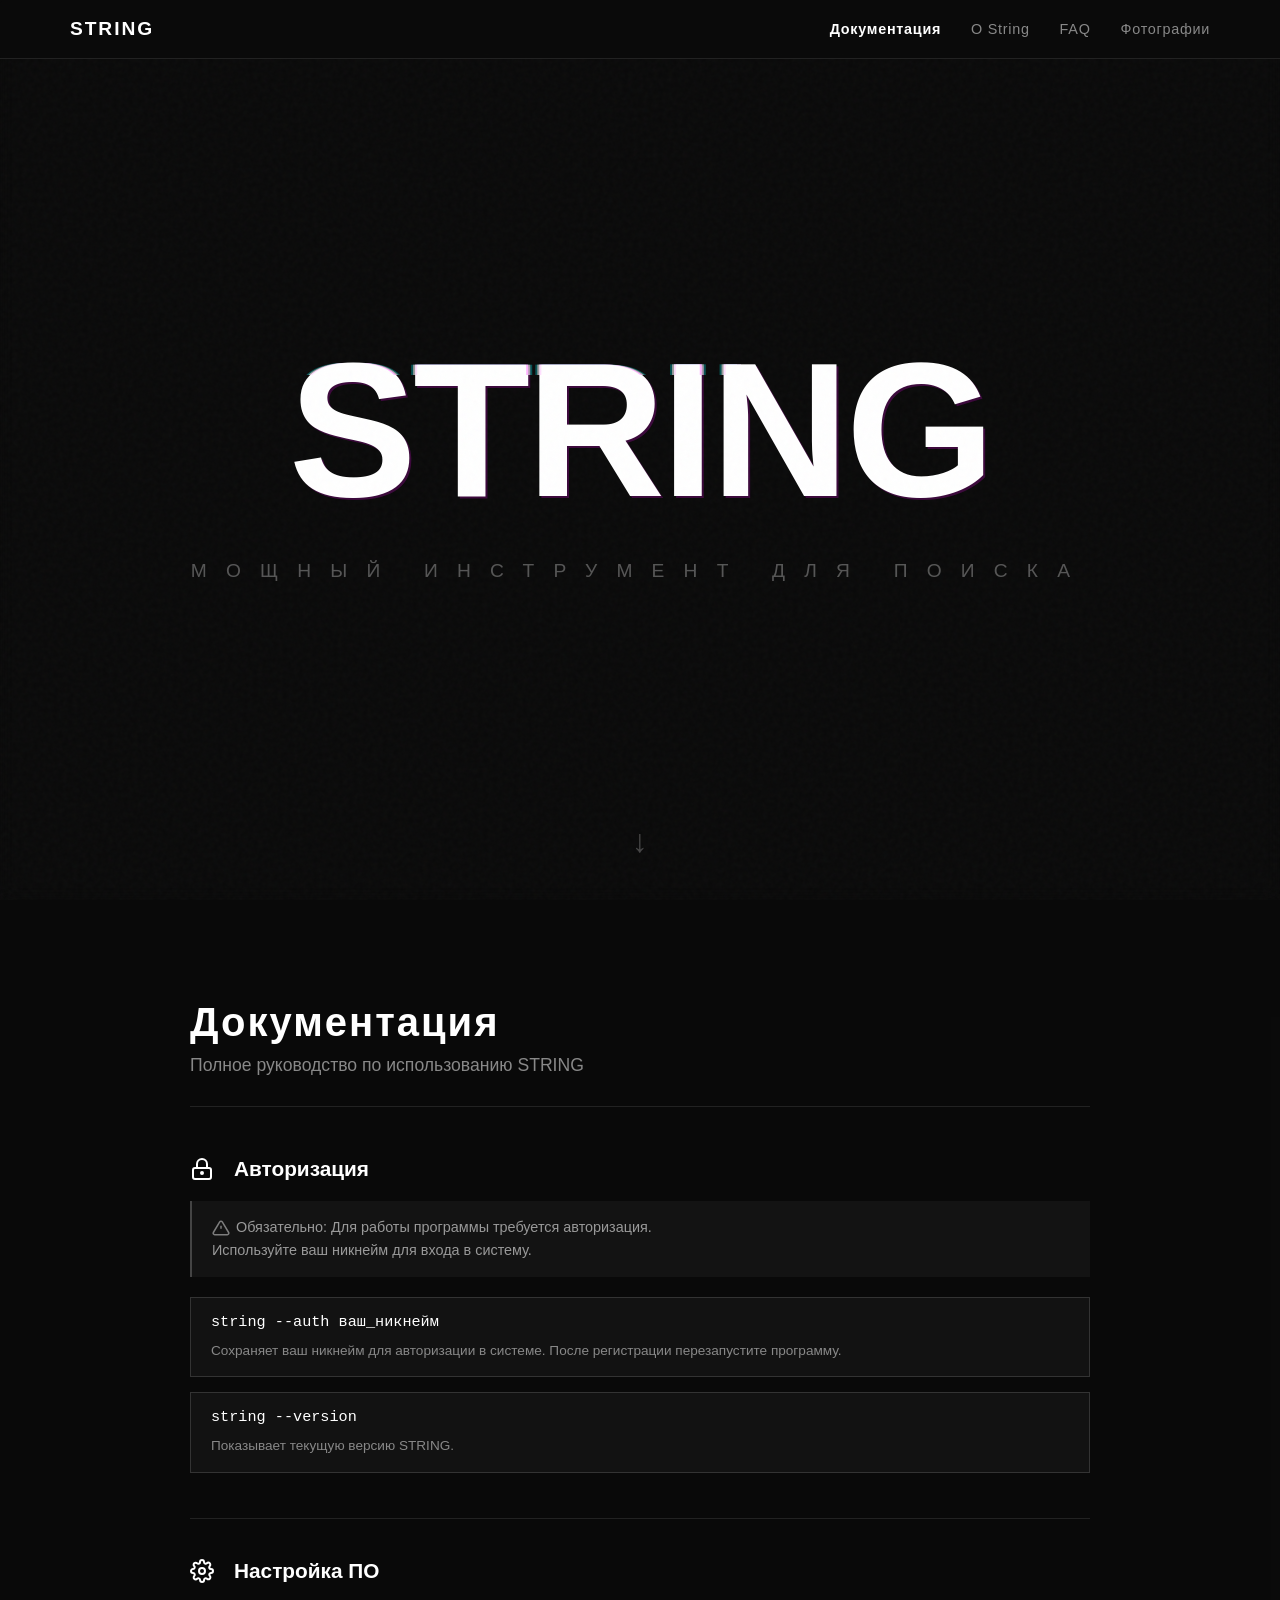
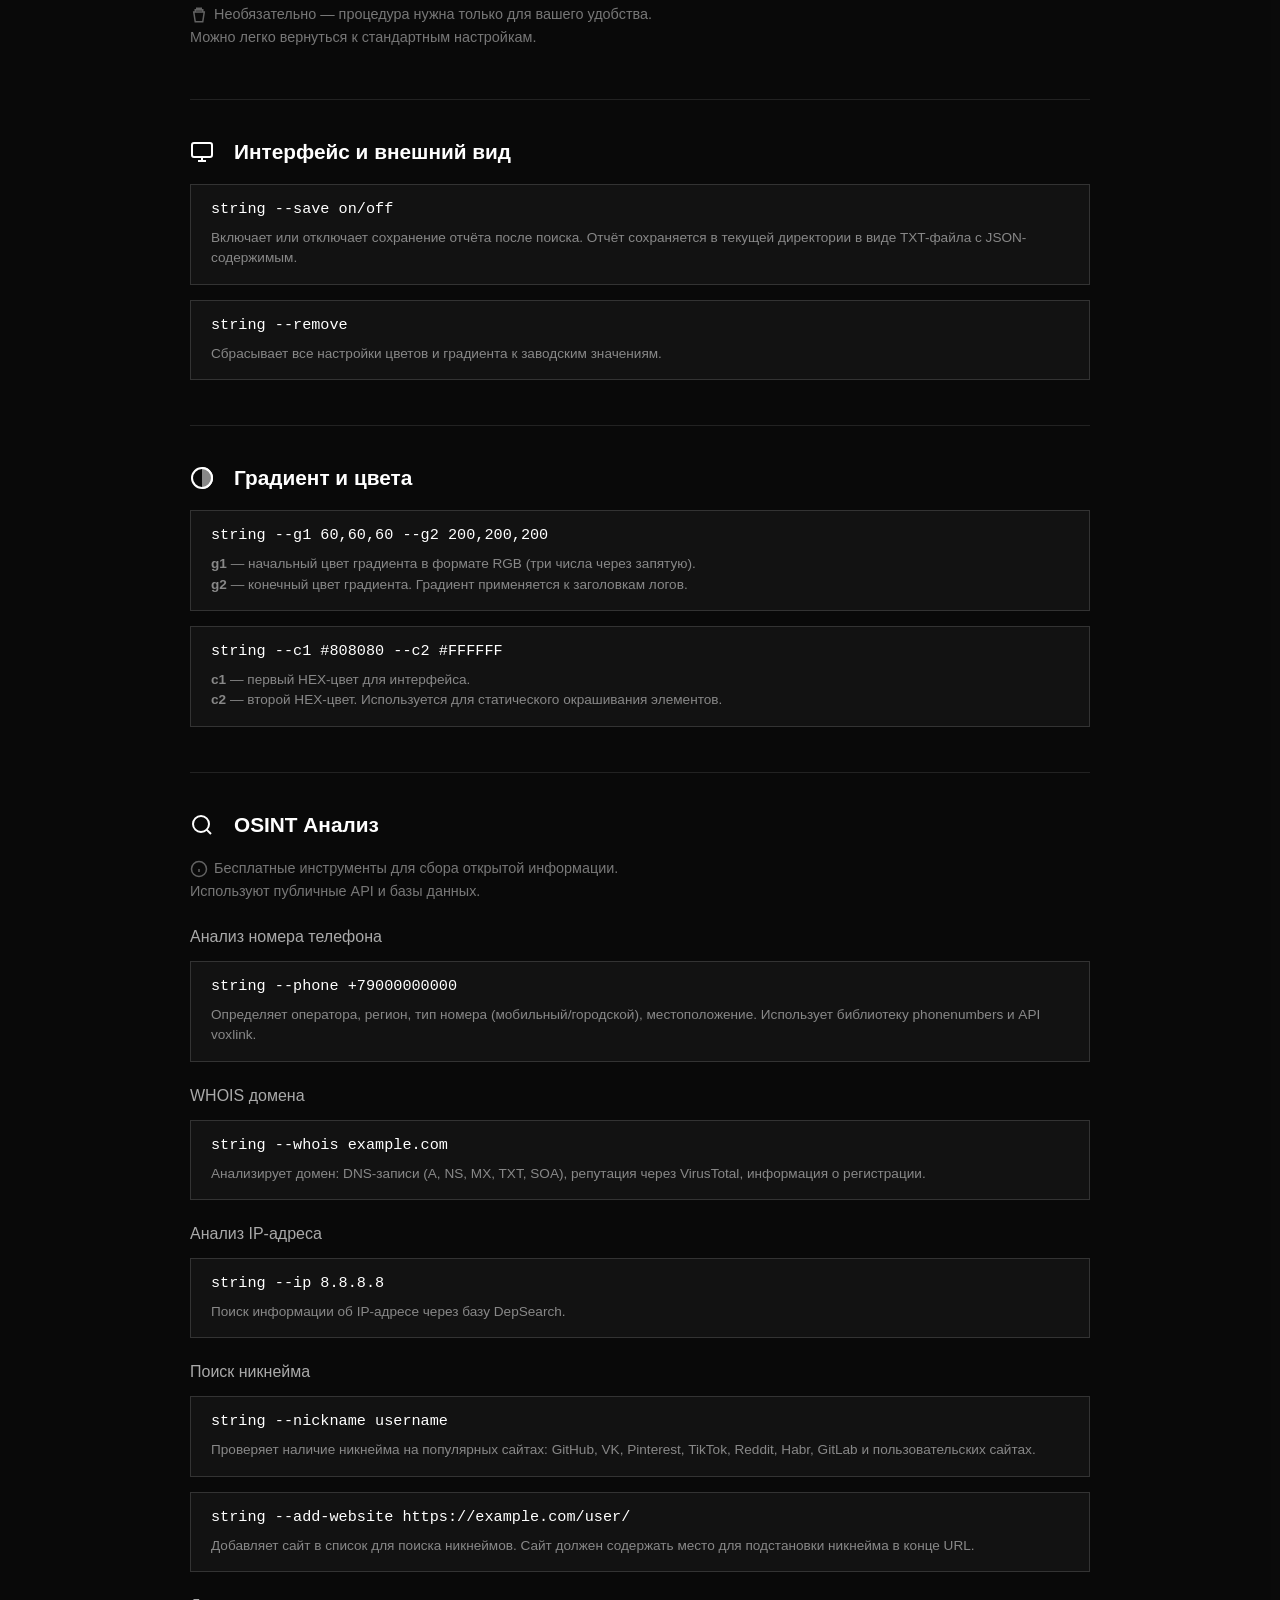
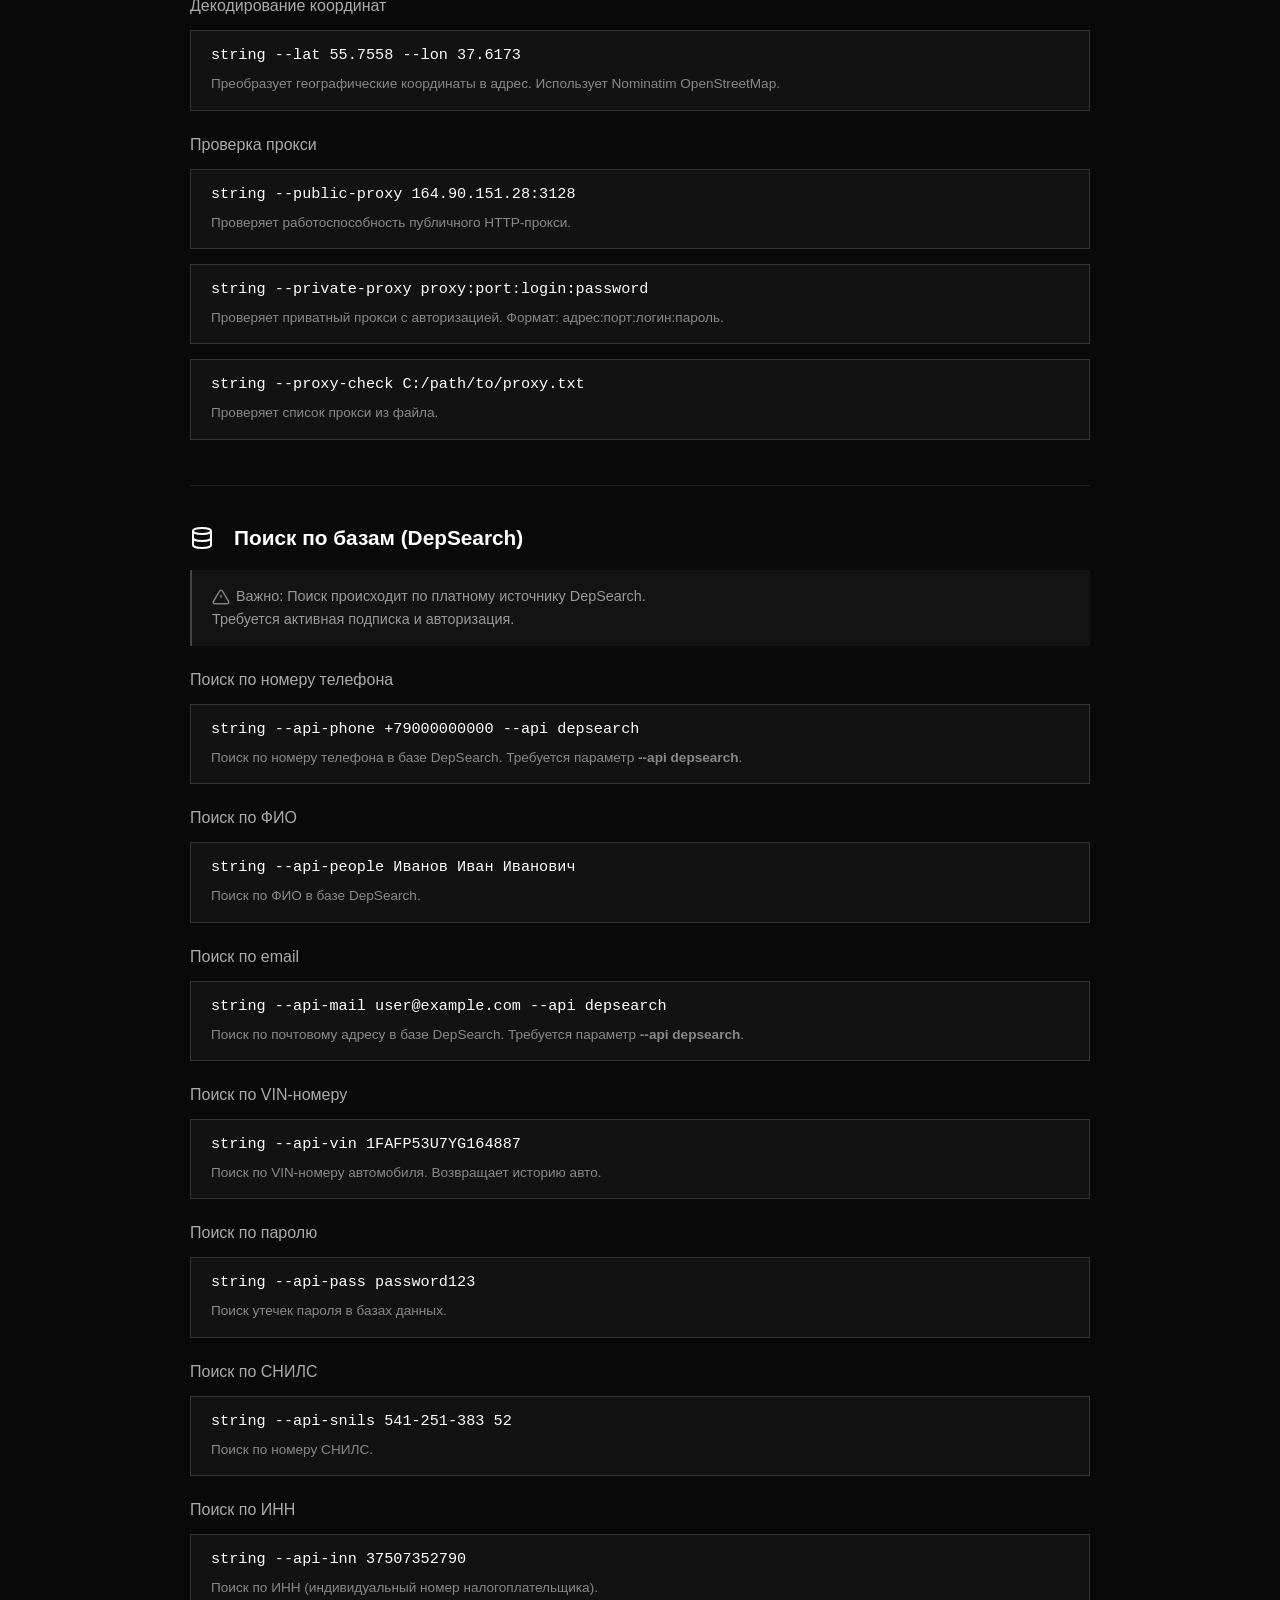
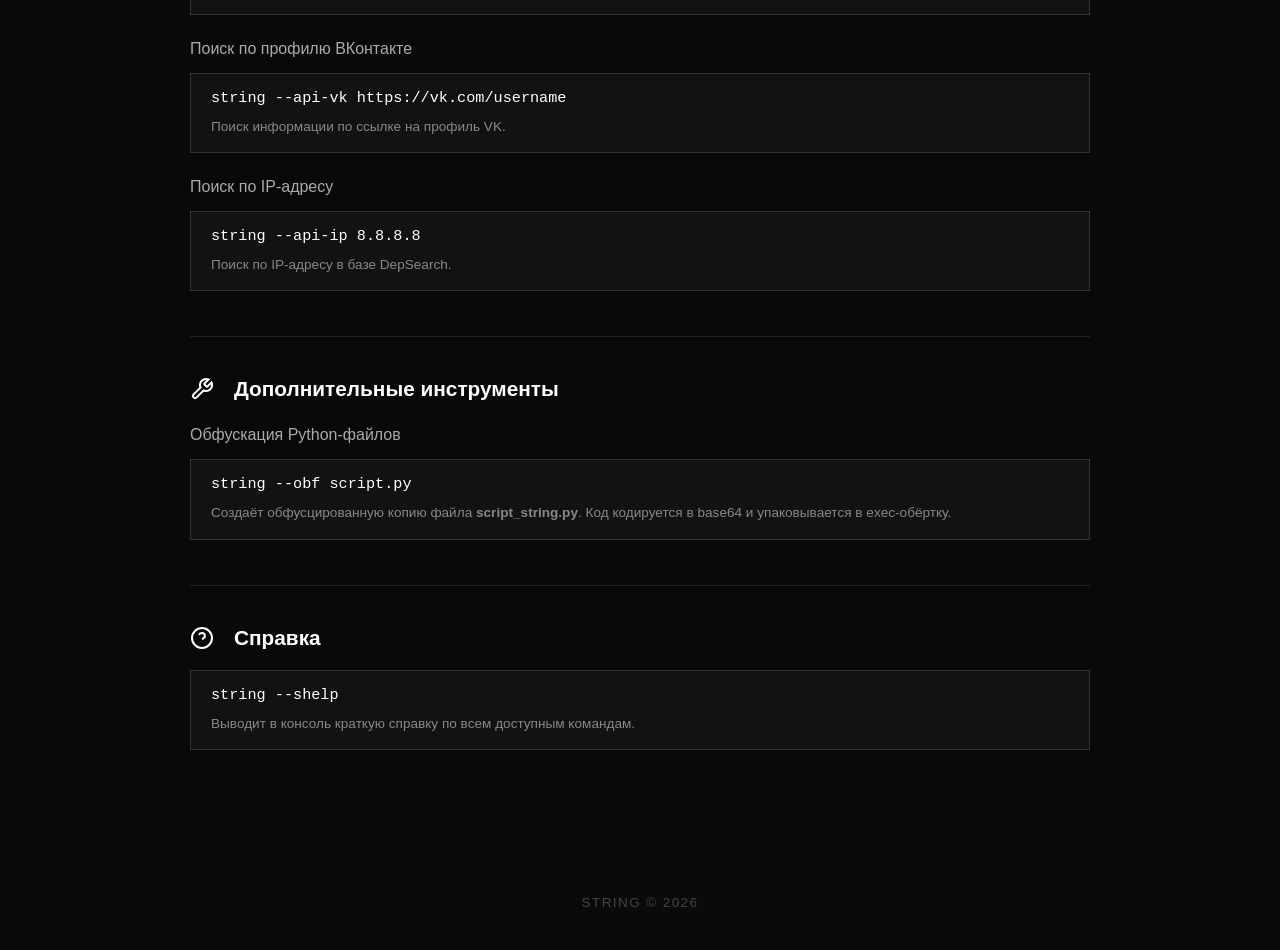
==== index.html @ fe9302db "Add files via upload" ====
<!DOCTYPE html>
<html lang="ru">
<head>
    <meta charset="UTF-8">
    <meta name="viewport" content="width=device-width, initial-scale=1.0">
    <title>STRING · Documentation</title>
    <link rel="stylesheet" href="styles.css">
</head>
<body>
    <video class="bg-video" autoplay muted loop playsinline>
        <source src="background.mp4" type="video/mp4">
    </video>
    <div class="bg-blur"></div>

    <header class="header">
        <div class="header-content">
            <a href="index.html" class="header-logo">STRING</a>
            <button class="menu-toggle" id="menuToggle">
                <span></span>
                <span></span>
                <span></span>
            </button>
            <nav class="header-nav" id="headerNav">
                <a href="index.html" class="nav-link active">Документация</a>
                <a href="about.html" class="nav-link">О String</a>
                <a href="faq.html" class="nav-link">FAQ</a>
                <a href="photos.html" class="nav-link">Фотографии</a>
            </nav>
        </div>
    </header>

    <main>
        <section class="hero">
            <div class="hero-content">
                <div class="glitch-container">
                    <h1 class="glitch" data-text="STRING">STRING</h1>
                </div>
                <p class="hero-subtitle">МОЩНЫЙ ИНСТРУМЕНТ ДЛЯ ПОИСКА</p>
            </div>
        </section>

        <section class="docs-main">
            <div class="docs-container">
                <div class="docs-header">
                    <h2 class="docs-title">Документация</h2>
                    <p class="docs-desc">Полное руководство по использованию STRING</p>
                </div>

            <div class="docs-content">
                <section class="docs-section">
                    <h2 class="section-heading"><span class="section-icon icon-auth"></span>Авторизация</h2>
                    <p class="section-note important"><span class="note-icon note-icon-warn"></span>Обязательно: Для работы программы требуется авторизация.<br>Используйте ваш никнейм для входа в систему.</p>
                    <div class="code-block">
                        <code>string --auth ваш_никнейм</code>
                        <p class="code-desc">Сохраняет ваш никнейм для авторизации в системе. После регистрации перезапустите программу.</p>
                    </div>
                    <div class="code-block">
                        <code>string --version</code>
                        <p class="code-desc">Показывает текущую версию STRING.</p>
                    </div>
                </section>

                <section class="docs-section">
                    <h2 class="section-heading"><span class="section-icon icon-settings"></span>Настройка ПО</h2>
                    <p class="section-note"><span class="note-icon note-icon-lab"></span>Необязательно — процедура нужна только для вашего удобства.<br>Можно легко вернуться к стандартным настройкам.</p>
                </section>

                <section class="docs-section">
                    <h2 class="section-heading"><span class="section-icon icon-interface"></span>Интерфейс и внешний вид</h2>
                    <div class="code-block">
                        <code>string --save on/off</code>
                        <p class="code-desc">Включает или отключает сохранение отчёта после поиска. Отчёт сохраняется в текущей директории в виде TXT-файла с JSON-содержимым.</p>
                    </div>
                    <div class="code-block">
                        <code>string --remove</code>
                        <p class="code-desc">Сбрасывает все настройки цветов и градиента к заводским значениям.</p>
                    </div>
                </section>

                <section class="docs-section">
                    <h2 class="section-heading"><span class="section-icon icon-gradient"></span>Градиент и цвета</h2>
                    <div class="code-block">
                        <code>string --g1 60,60,60 --g2 200,200,200</code>
                        <p class="code-desc"><strong>g1</strong> — начальный цвет градиента в формате RGB (три числа через запятую).<br><strong>g2</strong> — конечный цвет градиента. Градиент применяется к заголовкам логов.</p>
                    </div>
                    <div class="code-block">
                        <code>string --c1 #808080 --c2 #FFFFFF</code>
                        <p class="code-desc"><strong>c1</strong> — первый HEX-цвет для интерфейса.<br><strong>c2</strong> — второй HEX-цвет. Используется для статического окрашивания элементов.</p>
                    </div>
                </section>

                <section class="docs-section">
                    <h2 class="section-heading"><span class="section-icon icon-osint"></span>OSINT Анализ</h2>
                    <p class="section-note"><span class="note-icon note-icon-info"></span>Бесплатные инструменты для сбора открытой информации.<br>Используют публичные API и базы данных.</p>

                    <h3 class="subsection-heading">Анализ номера телефона</h3>
                    <div class="code-block">
                        <code>string --phone +79000000000</code>
                        <p class="code-desc">Определяет оператора, регион, тип номера (мобильный/городской), местоположение. Использует библиотеку phonenumbers и API voxlink.</p>
                    </div>

                    <h3 class="subsection-heading">WHOIS домена</h3>
                    <div class="code-block">
                        <code>string --whois example.com</code>
                        <p class="code-desc">Анализирует домен: DNS-записи (A, NS, MX, TXT, SOA), репутация через VirusTotal, информация о регистрации.</p>
                    </div>

                    <h3 class="subsection-heading">Анализ IP-адреса</h3>
                    <div class="code-block">
                        <code>string --ip 8.8.8.8</code>
                        <p class="code-desc">Поиск информации об IP-адресе через базу DepSearch.</p>
                    </div>

                    <h3 class="subsection-heading">Поиск никнейма</h3>
                    <div class="code-block">
                        <code>string --nickname username</code>
                        <p class="code-desc">Проверяет наличие никнейма на популярных сайтах: GitHub, VK, Pinterest, TikTok, Reddit, Habr, GitLab и пользовательских сайтах.</p>
                    </div>
                    <div class="code-block">
                        <code>string --add-website https://example.com/user/</code>
                        <p class="code-desc">Добавляет сайт в список для поиска никнеймов. Сайт должен содержать место для подстановки никнейма в конце URL.</p>
                    </div>

                    <h3 class="subsection-heading">Декодирование координат</h3>
                    <div class="code-block">
                        <code>string --lat 55.7558 --lon 37.6173</code>
                        <p class="code-desc">Преобразует географические координаты в адрес. Использует Nominatim OpenStreetMap.</p>
                    </div>

                    <h3 class="subsection-heading">Проверка прокси</h3>
                    <div class="code-block">
                        <code>string --public-proxy 164.90.151.28:3128</code>
                        <p class="code-desc">Проверяет работоспособность публичного HTTP-прокси.</p>
                    </div>
                    <div class="code-block">
                        <code>string --private-proxy proxy:port:login:password</code>
                        <p class="code-desc">Проверяет приватный прокси с авторизацией. Формат: адрес:порт:логин:пароль.</p>
                    </div>
                    <div class="code-block">
                        <code>string --proxy-check C:/path/to/proxy.txt</code>
                        <p class="code-desc">Проверяет список прокси из файла.</p>
                    </div>
                </section>

                <section class="docs-section">
                    <h2 class="section-heading"><span class="section-icon icon-database"></span>Поиск по базам (DepSearch)</h2>
                    <p class="section-note important"><span class="note-icon note-icon-warn"></span>Важно: Поиск происходит по платному источнику DepSearch.<br>Требуется активная подписка и авторизация.</p>
                    
                    <h3 class="subsection-heading">Поиск по номеру телефона</h3>
                    <div class="code-block">
                        <code>string --api-phone +79000000000 --api depsearch</code>
                        <p class="code-desc">Поиск по номеру телефона в базе DepSearch. Требуется параметр <strong>--api depsearch</strong>.</p>
                    </div>

                    <h3 class="subsection-heading">Поиск по ФИО</h3>
                    <div class="code-block">
                        <code>string --api-people Иванов Иван Иванович</code>
                        <p class="code-desc">Поиск по ФИО в базе DepSearch.</p>
                    </div>

                    <h3 class="subsection-heading">Поиск по email</h3>
                    <div class="code-block">
                        <code>string --api-mail user@example.com --api depsearch</code>
                        <p class="code-desc">Поиск по почтовому адресу в базе DepSearch. Требуется параметр <strong>--api depsearch</strong>.</p>
                    </div>

                    <h3 class="subsection-heading">Поиск по VIN-номеру</h3>
                    <div class="code-block">
                        <code>string --api-vin 1FAFP53U7YG164887</code>
                        <p class="code-desc">Поиск по VIN-номеру автомобиля. Возвращает историю авто.</p>
                    </div>

                    <h3 class="subsection-heading">Поиск по паролю</h3>
                    <div class="code-block">
                        <code>string --api-pass password123</code>
                        <p class="code-desc">Поиск утечек пароля в базах данных.</p>
                    </div>

                    <h3 class="subsection-heading">Поиск по СНИЛС</h3>
                    <div class="code-block">
                        <code>string --api-snils 541-251-383 52</code>
                        <p class="code-desc">Поиск по номеру СНИЛС.</p>
                    </div>

                    <h3 class="subsection-heading">Поиск по ИНН</h3>
                    <div class="code-block">
                        <code>string --api-inn 37507352790</code>
                        <p class="code-desc">Поиск по ИНН (индивидуальный номер налогоплательщика).</p>
                    </div>

                    <h3 class="subsection-heading">Поиск по профилю ВКонтакте</h3>
                    <div class="code-block">
                        <code>string --api-vk https://vk.com/username</code>
                        <p class="code-desc">Поиск информации по ссылке на профиль VK.</p>
                    </div>

                    <h3 class="subsection-heading">Поиск по IP-адресу</h3>
                    <div class="code-block">
                        <code>string --api-ip 8.8.8.8</code>
                        <p class="code-desc">Поиск по IP-адресу в базе DepSearch.</p>
                    </div>
                </section>

                <section class="docs-section">
                    <h2 class="section-heading"><span class="section-icon icon-tools"></span>Дополнительные инструменты</h2>
                    
                    <h3 class="subsection-heading">Обфускация Python-файлов</h3>
                    <div class="code-block">
                        <code>string --obf script.py</code>
                        <p class="code-desc">Создаёт обфусцированную копию файла <strong>script_string.py</strong>. Код кодируется в base64 и упаковывается в exec-обёртку.</p>
                    </div>
                </section>

                <section class="docs-section">
                    <h2 class="section-heading"><span class="section-icon icon-help"></span>Справка</h2>
                    <div class="code-block">
                        <code>string --shelp</code>
                        <p class="code-desc">Выводит в консоль краткую справку по всем доступным командам.</p>
                    </div>
                </section>
            </div>
        </div>
        </section>
    </main>

    <footer class="footer">
        <div class="footer-content">
            <p class="footer-text">STRING © 2026</p>
        </div>
    </footer>
    <script src="script.js"></script>
</body>
</html>
---- styles.css ----
* {
    margin: 0;
    padding: 0;
    box-sizing: border-box;
}

html {
    scroll-behavior: smooth;
}

body {
    font-family: 'Segoe UI', Tahoma, Geneva, Verdana, sans-serif;
    background-color: #0a0a0a;
    color: #ffffff;
    overflow-x: hidden;
}

/* Background Video */
.bg-video {
    position: fixed;
    top: 50%;
    left: 50%;
    min-width: 100%;
    min-height: 100%;
    width: auto;
    height: auto;
    transform: translate(-50%, -50%);
    z-index: -2;
    object-fit: cover;
}

/* Blur Overlay */
.bg-blur {
    position: fixed;
    top: 0;
    left: 0;
    width: 100%;
    height: 100%;
    background: rgba(10, 10, 10, 0.7);
    backdrop-filter: blur(8px);
    -webkit-backdrop-filter: blur(8px);
    z-index: -1;
}

/* Header */
.header {
    position: fixed;
    top: 0;
    left: 0;
    width: 100%;
    z-index: 1000;
    background: rgba(10, 10, 10, 0.6);
    backdrop-filter: blur(12px);
    -webkit-backdrop-filter: blur(12px);
    border-bottom: 1px solid #222;
}

.header-content {
    max-width: 1200px;
    margin: 0 auto;
    padding: clamp(12px, 2.5vw, 18px) clamp(15px, 5vw, 30px);
    display: flex;
    justify-content: space-between;
    align-items: center;
}

.header-logo {
    font-size: clamp(0.95rem, 2vw, 1.2rem);
    font-weight: 700;
    color: #ffffff;
    text-decoration: none;
    letter-spacing: 0.1em;
}

.header-nav {
    display: flex;
    gap: clamp(15px, 3vw, 30px);
}

.nav-link {
    color: #888;
    text-decoration: none;
    font-size: clamp(0.75rem, 1.2vw, 0.9rem);
    letter-spacing: 0.05em;
    transition: color 0.3s ease;
}

.nav-link:hover {
    color: #ffffff;
}

/* Hero Section */
.hero {
    height: 100vh;
    display: flex;
    justify-content: center;
    align-items: center;
    position: relative;
}

.hero-content {
    text-align: center;
    position: relative;
}

.glitch-container {
    position: relative;
    display: inline-block;
}

.hero-subtitle {
    font-size: clamp(0.8rem, 2vw, 1.2rem);
    color: #555;
    letter-spacing: 1em;
    margin-top: clamp(15px, 2vw, 20px);
    text-transform: uppercase;
    animation: flicker 4s infinite;
}

@keyframes flicker {
    0%, 100% { opacity: 1; }
    92% { opacity: 1; }
    93% { opacity: 0.3; }
    94% { opacity: 1; }
    96% { opacity: 0.5; }
    97% { opacity: 1; }
}

/* Glitch Effect */
.glitch {
    font-size: clamp(4rem, 15vw, 12rem);
    font-weight: 900;
    font-family: 'Impact', 'Arial Black', sans-serif;
    text-transform: uppercase;
    position: relative;
    color: #ffffff;
    letter-spacing: -0.02em;
    animation: glitch-skew 1.5s infinite linear alternate-reverse;
    text-shadow: 2px 2px 0 rgba(255, 0, 255, 0.2);
}

.glitch::before,
.glitch::after {
    content: attr(data-text);
    position: absolute;
    top: 0;
    left: 0;
    width: 100%;
    height: 100%;
}

.glitch::before {
    left: 2px;
    text-shadow: -2px 0 rgba(255, 0, 255, 0.5), 2px 0 rgba(0, 255, 255, 0.5);
    clip: rect(44px, 450px, 56px, 0);
    animation: glitch-anim 4s infinite linear alternate-reverse;
    opacity: 0.6;
}

.glitch::after {
    left: -2px;
    text-shadow: -2px 0 rgba(0, 255, 255, 0.5), 2px 0 rgba(255, 0, 255, 0.5);
    clip: rect(44px, 450px, 56px, 0);
    animation: glitch-anim2 3.5s infinite linear alternate-reverse;
    opacity: 0.6;
}

@keyframes glitch-skew {
    0% { transform: skew(0deg); }
    10% { transform: skew(-1deg); }
    20% { transform: skew(0deg); }
    30% { transform: skew(1deg); }
    40% { transform: skew(0deg); }
    50% { transform: skew(-0.5deg); }
    60% { transform: skew(0deg); }
    70% { transform: skew(0.5deg); }
    80% { transform: skew(0deg); }
    90% { transform: skew(-1deg); }
    100% { transform: skew(0deg); }
}

@keyframes glitch-anim {
    0% {
        clip: rect(31px, 9999px, 94px, 0);
        transform: skew(0.5deg);
    }
    5% {
        clip: rect(70px, 9999px, 71px, 0);
        transform: skew(0.4deg);
    }
    10% {
        clip: rect(29px, 9999px, 24px, 0);
        transform: skew(0.6deg);
    }
    15% {
        clip: rect(69px, 9999px, 56px, 0);
        transform: skew(0.7deg);
    }
    20% {
        clip: rect(16px, 9999px, 40px, 0);
        transform: skew(0.2deg);
    }
    25% {
        clip: rect(58px, 9999px, 72px, 0);
        transform: skew(0.3deg);
    }
    30% {
        clip: rect(80px, 9999px, 15px, 0);
        transform: skew(0.1deg);
    }
    35% {
        clip: rect(37px, 9999px, 83px, 0);
        transform: skew(0.5deg);
    }
    40% {
        clip: rect(50px, 9999px, 60px, 0);
        transform: skew(0.4deg);
    }
    45% {
        clip: rect(25px, 9999px, 48px, 0);
        transform: skew(0deg);
    }
    50% {
        clip: rect(72px, 9999px, 35px, 0);
        transform: skew(0.3deg);
    }
    55% {
        clip: rect(43px, 9999px, 88px, 0);
        transform: skew(0.2deg);
    }
    60% {
        clip: rect(15px, 9999px, 67px, 0);
        transform: skew(0.6deg);
    }
    65% {
        clip: rect(61px, 9999px, 22px, 0);
        transform: skew(0.5deg);
    }
    70% {
        clip: rect(33px, 9999px, 75px, 0);
        transform: skew(0.1deg);
    }
    75% {
        clip: rect(85px, 9999px, 42px, 0);
        transform: skew(0.4deg);
    }
    80% {
        clip: rect(52px, 9999px, 19px, 0);
        transform: skew(0.2deg);
    }
    85% {
        clip: rect(78px, 9999px, 91px, 0);
        transform: skew(0.7deg);
    }
    90% {
        clip: rect(20px, 9999px, 55px, 0);
        transform: skew(0.3deg);
    }
    95% {
        clip: rect(64px, 9999px, 38px, 0);
        transform: skew(0.5deg);
    }
    100% {
        clip: rect(45px, 9999px, 70px, 0);
        transform: skew(0.1deg);
    }
}

@keyframes glitch-anim2 {
    0% {
        clip: rect(65px, 9999px, 85px, 0);
        transform: skew(-0.5deg);
    }
    5% {
        clip: rect(20px, 9999px, 35px, 0);
        transform: skew(-0.3deg);
    }
    10% {
        clip: rect(80px, 9999px, 15px, 0);
        transform: skew(-0.6deg);
    }
    15% {
        clip: rect(40px, 9999px, 70px, 0);
        transform: skew(-0.2deg);
    }
    20% {
        clip: rect(55px, 9999px, 45px, 0);
        transform: skew(-0.4deg);
    }
    25% {
        clip: rect(30px, 9999px, 90px, 0);
        transform: skew(-0.1deg);
    }
    30% {
        clip: rect(75px, 9999px, 25px, 0);
        transform: skew(-0.5deg);
    }
    35% {
        clip: rect(10px, 9999px, 60px, 0);
        transform: skew(-0.7deg);
    }
    40% {
        clip: rect(50px, 9999px, 40px, 0);
        transform: skew(-0.3deg);
    }
    45% {
        clip: rect(35px, 9999px, 80px, 0);
        transform: skew(-0.2deg);
    }
    50% {
        clip: rect(60px, 9999px, 20px, 0);
        transform: skew(-0.6deg);
    }
    55% {
        clip: rect(25px, 9999px, 55px, 0);
        transform: skew(-0.4deg);
    }
    60% {
        clip: rect(85px, 9999px, 10px, 0);
        transform: skew(-0.1deg);
    }
    65% {
        clip: rect(45px, 9999px, 75px, 0);
        transform: skew(-0.5deg);
    }
    70% {
        clip: rect(15px, 9999px, 50px, 0);
        transform: skew(-0.3deg);
    }
    75% {
        clip: rect(70px, 9999px, 35px, 0);
        transform: skew(-0.7deg);
    }
    80% {
        clip: rect(95px, 9999px, 65px, 0);
        transform: skew(-0.2deg);
    }
    85% {
        clip: rect(5px, 9999px, 45px, 0);
        transform: skew(-0.4deg);
    }
    90% {
        clip: rect(50px, 9999px, 85px, 0);
        transform: skew(-0.6deg);
    }
    95% {
        clip: rect(30px, 9999px, 15px, 0);
        transform: skew(-0.1deg);
    }
    100% {
        clip: rect(75px, 9999px, 60px, 0);
        transform: skew(-0.5deg);
    }
}

/* Info Section */
.info-section {
    min-height: 100vh;
    padding: clamp(60px, 8vw, 80px) clamp(15px, 5vw, 20px);
    display: flex;
    align-items: center;
    justify-content: center;
}

.container {
    max-width: 900px;
    width: 100%;
    margin: 0 auto;
}

.section-title {
    font-size: clamp(2rem, 5vw, 3rem);
    font-weight: 600;
    margin-bottom: clamp(20px, 4vw, 30px);
    color: #ffffff;
    text-transform: uppercase;
    letter-spacing: 0.1em;
}

.description {
    font-size: clamp(1rem, 2.5vw, 1.25rem);
    line-height: 1.8;
    color: #b0b0b0;
    margin-bottom: clamp(40px, 8vw, 60px);
    text-align: justify;
}

/* Pricing Table */
.pricing-table {
    border: 1px solid #333;
    background: rgba(20, 20, 20, 0.8);
    overflow: hidden;
}

.price-row {
    display: grid;
    grid-template-columns: repeat(4, 1fr);
    padding: clamp(15px, 2vw, 18px) clamp(20px, 4vw, 30px);
    border-bottom: 1px solid #333;
    transition: background 0.3s ease;
}

.price-row:last-child {
    border-bottom: none;
}

.price-row:hover {
    background: rgba(40, 40, 40, 0.6);
}

.price-row.table-header {
    background: rgba(30, 30, 30, 0.9);
    font-weight: 500;
    color: #666;
    text-transform: uppercase;
    font-size: 0.75rem;
    letter-spacing: 0.1em;
    padding: 14px 30px;
}

.price-row span {
    display: flex;
    align-items: center;
    justify-content: center;
    font-size: clamp(0.85rem, 2vw, 1rem);
    gap: 4px;
}

.price-row .price {
    font-weight: 600;
    color: #ffffff;
    font-size: clamp(1rem, 2vw, 1.15rem);
}

.price-row span:nth-child(4) {
    color: #888;
}

/* Custom Icons */
.icon-rub, .icon-usd, .icon-star {
    width: 16px;
    height: 16px;
    opacity: 0.7;
}

.icon-star {
    opacity: 0.6;
}

/* Purchase Section */
.purchase-section {
    min-height: 60vh;
    padding: clamp(60px, 8vw, 80px) clamp(15px, 5vw, 20px);
    display: flex;
    align-items: center;
    justify-content: center;
}

.purchase-card {
    border: 1px solid #333;
    background: rgba(20, 20, 20, 0.8);
    padding: clamp(35px, 6vw, 50px) clamp(30px, 5vw, 40px);
    text-align: center;
    max-width: 600px;
    margin: 0 auto;
}

.purchase-card .section-title {
    margin-bottom: clamp(20px, 4vw, 30px);
    margin-top: 0;
}

.purchase-text {
    font-size: clamp(1rem, 2.5vw, 1.25rem);
    line-height: 1.8;
    color: #b0b0b0;
    margin-bottom: clamp(30px, 5vw, 40px);
}

.purchase-text .highlight {
    color: #ffffff;
    font-weight: 600;
}

.purchase-btn {
    display: inline-flex;
    align-items: center;
    gap: 15px;
    padding: clamp(14px, 2vw, 18px) clamp(35px, 6vw, 50px);
    background: #333;
    color: #888;
    text-decoration: none;
    font-size: clamp(0.85rem, 1.5vw, 1rem);
    font-weight: 600;
    letter-spacing: 0.2em;
    transition: all 0.3s ease;
    border: 1px solid #444;
}

.purchase-btn:hover {
    background: #444;
    color: #ffffff;
    border-color: #555;
}

.btn-icon {
    font-size: 1.2rem;
    transition: transform 0.3s ease;
}

.purchase-btn:hover .btn-icon {
    transform: translateX(5px);
}

/* Footer */
.footer {
    padding: 40px 20px;
    text-align: center;
}

.footer-content {
    max-width: 900px;
    margin: 0 auto;
}

.footer-text {
    color: #444;
    font-size: 0.85rem;
    letter-spacing: 0.1em;
}

/* Noise Overlay */
body::after {
    content: '';
    position: fixed;
    top: 0;
    left: 0;
    width: 100%;
    height: 100%;
    background-image: url("data:image/svg+xml,%3Csvg viewBox='0 0 200 200' xmlns='http://www.w3.org/2000/svg'%3E%3Cfilter id='noise'%3E%3CfeTurbulence type='fractalNoise' baseFrequency='0.9' numOctaves='4' stitchTiles='stitch'/%3E%3C/filter%3E%3Crect width='100%25' height='100%25' filter='url(%23noise)'/%3E%3C/svg%3E");
    opacity: 0.03;
    pointer-events: none;
    z-index: 100;
}

/* Mobile Responsive - ТОЛЬКО ДЛЯ ГАМБУРГЕРА И НЕОБХОДИМЫХ ИЗМЕНЕНИЙ */
@media (max-width: 768px) {
    .hero {
        padding: 20px;
        min-height: 80vh;
    }

    .info-section {
        padding: 60px 15px;
    }

    .purchase-section {
        padding: 60px 15px;
    }

    .purchase-card {
        padding: 30px 20px;
    }

    .purchase-btn {
        padding: 15px 35px;
        font-size: 0.9rem;
    }

    .price-row {
        grid-template-columns: 1fr 1fr 1fr 1fr;
        padding: 15px 10px;
        gap: 5px;
    }

    .price-row span {
        font-size: 0.85rem;
    }

    .description {
        text-align: left;
    }
}


@media (max-width: 480px) {
    .hero {
        min-height: 70vh;
        padding: 15px;
    }

    .glitch {
        font-size: clamp(1.8rem, 10vw, 4rem);
        font-weight: 900;
        letter-spacing: -0.01em;
    }

    .glitch::before,
    .glitch::after {
        display: none;
    }

    .hero-subtitle {
        font-size: clamp(0.6rem, 1.2vw, 0.9rem);
        letter-spacing: 0.15em;
        margin-top: 15px;
    }

    .price-row {
        grid-template-columns: 1fr 1fr;
        grid-template-rows: auto auto;
        gap: 10px;
        padding: 15px;
        text-align: center;
    }

    .price-row span:nth-child(1) {
        grid-column: 1;
        grid-row: 1;
    }

    .price-row span:nth-child(2) {
        grid-column: 2;
        grid-row: 1;
    }

    .price-row span:nth-child(3) {
        grid-column: 1;
        grid-row: 2;
    }

    .price-row span:nth-child(4) {
        grid-column: 2;
        grid-row: 2;
    }

    .price-row.table-header {
        display: none;
    }

    .section-title {
        margin-bottom: 20px;
    }

    .description {
        margin-bottom: 40px;
    }
}

/* Documentation Page */
.docs-main {
    min-height: auto;
    padding: clamp(60px, 8vw, 100px) clamp(15px, 5vw, 20px) 60px;
    background: rgba(10, 10, 10, 0.3);
}

.docs-container {
    max-width: 900px;
    margin: 0 auto;
}

.docs-header {
    margin-bottom: 50px;
    padding-bottom: 30px;
    border-bottom: 1px solid #222;
}

.docs-title {
    font-size: clamp(1.5rem, 4vw, 2.5rem);
    font-weight: 700;
    color: #ffffff;
    letter-spacing: 0.05em;
}

.docs-subtitle {
    color: #666;
    font-weight: 400;
}

.docs-desc {
    color: #888;
    margin-top: 10px;
    font-size: 1.1rem;
}

.docs-content {
    display: flex;
    flex-direction: column;
    gap: 40px;
}

.docs-section {
    border-bottom: 1px solid #222;
    padding-bottom: 30px;
}

.docs-section:last-child {
    border-bottom: none;
}

.section-heading {
    font-size: 1.3rem;
    font-weight: 600;
    color: #ffffff;
    margin-bottom: 20px;
    display: flex;
    align-items: center;
    gap: 10px;
}

.subsection-heading {
    font-size: 1rem;
    font-weight: 500;
    color: #aaa;
    margin: 25px 0 15px;
}

.section-note {
    color: #777;
    font-size: 0.9rem;
    line-height: 1.6;
    margin-bottom: 20px;
}

.section-note.important {
    color: #999;
    background: rgba(30, 30, 30, 0.5);
    padding: 15px 20px;
    border-left: 2px solid #444;
}

.code-block {
    background: rgba(20, 20, 20, 0.8);
    border: 1px solid #333;
    padding: 15px 20px;
    margin-bottom: 15px;
}

.code-block code {
    font-family: 'Consolas', 'Monaco', monospace;
    color: #ffffff;
    font-size: 0.95rem;
    display: block;
    margin-bottom: 10px;
}

.code-desc {
    color: #888;
    font-size: 0.85rem;
    line-height: 1.5;
}

.tag-new {
    font-size: 0.7rem;
    color: #666;
    background: #222;
    padding: 3px 8px;
    margin-left: 10px;
}

.code-comment {
    color: #666;
}

/* Custom Section Icons */
.section-icon {
    width: 24px;
    height: 24px;
    display: inline-block;
    vertical-align: middle;
    margin-right: 10px;
    background-size: contain;
    background-repeat: no-repeat;
    background-position: center;
}

.icon-auth {
    background-image: url("data:image/svg+xml,%3Csvg xmlns='http://www.w3.org/2000/svg' viewBox='0 0 24 24' fill='none' stroke='%23ffffff' stroke-width='2'%3E%3Crect x='3' y='11' width='18' height='11' rx='2' ry='2'/%3E%3Cpath d='M7 11V7a5 5 0 0 1 10 0v4'/%3E%3Ccircle cx='12' cy='16' r='1'/%3E%3C/svg%3E");
}

.icon-settings {
    background-image: url("data:image/svg+xml,%3Csvg xmlns='http://www.w3.org/2000/svg' viewBox='0 0 24 24' fill='none' stroke='%23ffffff' stroke-width='2'%3E%3Ccircle cx='12' cy='12' r='3'/%3E%3Cpath d='M19.4 15a1.65 1.65 0 0 0 .33 1.82l.06.06a2 2 0 0 1 0 2.83 2 2 0 0 1-2.83 0l-.06-.06a1.65 1.65 0 0 0-1.82-.33 1.65 1.65 0 0 0-1 1.51V21a2 2 0 0 1-2 2 2 2 0 0 1-2-2v-.09A1.65 1.65 0 0 0 9 19.4a1.65 1.65 0 0 0-1.82.33l-.06.06a2 2 0 0 1-2.83 0 2 2 0 0 1 0-2.83l.06-.06a1.65 1.65 0 0 0 .33-1.82 1.65 1.65 0 0 0-1.51-1H3a2 2 0 0 1-2-2 2 2 0 0 1 2-2h.09A1.65 1.65 0 0 0 4.6 9a1.65 1.65 0 0 0-.33-1.82l-.06-.06a2 2 0 0 1 0-2.83 2 2 0 0 1 2.83 0l.06.06a1.65 1.65 0 0 0 1.82.33H9a1.65 1.65 0 0 0 1-1.51V3a2 2 0 0 1 2-2 2 2 0 0 1 2 2v.09a1.65 1.65 0 0 0 1 1.51 1.65 1.65 0 0 0 1.82-.33l.06-.06a2 2 0 0 1 2.83 0 2 2 0 0 1 0 2.83l-.06.06a1.65 1.65 0 0 0-.33 1.82V9a1.65 1.65 0 0 0 1.51 1H21a2 2 0 0 1 2 2 2 2 0 0 1-2 2h-.09a1.65 1.65 0 0 0-1.51 1z'/%3E%3C/svg%3E");
}

.icon-interface {
    background-image: url("data:image/svg+xml,%3Csvg xmlns='http://www.w3.org/2000/svg' viewBox='0 0 24 24' fill='none' stroke='%23ffffff' stroke-width='2'%3E%3Crect x='2' y='3' width='20' height='14' rx='2' ry='2'/%3E%3Cline x1='8' y1='21' x2='16' y2='21'/%3E%3Cline x1='12' y1='17' x2='12' y2='21'/%3E%3C/svg%3E");
}

.icon-gradient {
    background-image: url("data:image/svg+xml,%3Csvg xmlns='http://www.w3.org/2000/svg' viewBox='0 0 24 24' fill='none' stroke='%23ffffff' stroke-width='2'%3E%3Ccircle cx='12' cy='12' r='10'/%3E%3Cpath d='M12 2a10 10 0 0 1 0 20' fill='%23888'/%3E%3C/svg%3E");
}

.icon-osint {
    background-image: url("data:image/svg+xml,%3Csvg xmlns='http://www.w3.org/2000/svg' viewBox='0 0 24 24' fill='none' stroke='%23ffffff' stroke-width='2'%3E%3Ccircle cx='11' cy='11' r='8'/%3E%3Cline x1='21' y1='21' x2='16.65' y2='16.65'/%3E%3C/svg%3E");
}

.icon-database {
    background-image: url("data:image/svg+xml,%3Csvg xmlns='http://www.w3.org/2000/svg' viewBox='0 0 24 24' fill='none' stroke='%23ffffff' stroke-width='2'%3E%3Cellipse cx='12' cy='5' rx='9' ry='3'/%3E%3Cpath d='M21 12c0 1.66-4 3-9 3s-9-1.34-9-3'/%3E%3Cpath d='M3 5v14c0 1.66 4 3 9 3s9-1.34 9-3V5'/%3E%3C/svg%3E");
}

.icon-tools {
    background-image: url("data:image/svg+xml,%3Csvg xmlns='http://www.w3.org/2000/svg' viewBox='0 0 24 24' fill='none' stroke='%23ffffff' stroke-width='2'%3E%3Cpath d='M14.7 6.3a1 1 0 0 0 0 1.4l1.6 1.6a1 1 0 0 0 1.4 0l3.77-3.77a6 6 0 0 1-7.94 7.94l-6.91 6.91a2.12 2.12 0 0 1-3-3l6.91-6.91a6 6 0 0 1 7.94-7.94l-3.76 3.76z'/%3E%3C/svg%3E");
}

.icon-help {
    background-image: url("data:image/svg+xml,%3Csvg xmlns='http://www.w3.org/2000/svg' viewBox='0 0 24 24' fill='none' stroke='%23ffffff' stroke-width='2'%3E%3Ccircle cx='12' cy='12' r='10'/%3E%3Cpath d='M9.09 9a3 3 0 0 1 5.83 1c0 2-3 3-3 3'/%3E%3Cline x1='12' y1='17' x2='12.01' y2='17'/%3E%3C/svg%3E");
}

/* Note icons */
.note-icon {
    width: 18px;
    height: 18px;
    display: inline-block;
    vertical-align: middle;
    margin-right: 6px;
    background-size: contain;
    background-repeat: no-repeat;
    background-position: center;
    opacity: 0.7;
}

.note-icon-info {
    background-image: url("data:image/svg+xml,%3Csvg xmlns='http://www.w3.org/2000/svg' viewBox='0 0 24 24' fill='none' stroke='%23888' stroke-width='2'%3E%3Ccircle cx='12' cy='12' r='10'/%3E%3Cline x1='12' y1='16' x2='12' y2='12'/%3E%3Cline x1='12' y1='8' x2='12.01' y2='8'/%3E%3C/svg%3E");
}

.note-icon-warn {
    background-image: url("data:image/svg+xml,%3Csvg xmlns='http://www.w3.org/2000/svg' viewBox='0 0 24 24' fill='none' stroke='%23aaa' stroke-width='2'%3E%3Cpath d='M10.29 3.86L1.82 18a2 2 0 0 0 1.71 3h16.94a2 2 0 0 0 1.71-3L13.71 3.86a2 2 0 0 0-3.42 0z'/%3E%3Cline x1='12' y1='9' x2='12' y2='13'/%3E%3Cline x1='12' y1='17' x2='12.01' y2='17'/%3E%3C/svg%3E");
}

.note-icon-lab {
    background-image: url("data:image/svg+xml,%3Csvg xmlns='http://www.w3.org/2000/svg' viewBox='0 0 24 24' fill='none' stroke='%23888' stroke-width='2'%3E%3Cpath d='M9 3h6v2H9zM5 8h14l-2 13H7z'/%3E%3Cpath d='M7 8V5h10v3'/%3E%3C/svg%3E");
}

/* Photos Page */
.photos-main {
    min-height: 100vh;
    padding: clamp(60px, 8vw, 100px) clamp(15px, 5vw, 20px) clamp(40px, 6vw, 60px);
}

.photos-container {
    max-width: 1000px;
    margin: 0 auto;
}

.photos-title {
    font-size: clamp(2rem, 5vw, 3rem);
    font-weight: 700;
    color: #ffffff;
    letter-spacing: 0.05em;
    margin-bottom: 10px;
}

.photos-desc {
    color: #888;
    margin-bottom: 50px;
    font-size: clamp(0.9rem, 2vw, 1.1rem);
}

.photos-grid {
    display: flex;
    flex-direction: column;
    gap: clamp(25px, 4vw, 40px);
    max-width: 800px;
}

.photo-card {
    border: 1px solid #333;
    background: rgba(20, 20, 20, 0.8);
    overflow: hidden;
    transition: border-color 0.3s ease;
}

.photo-card:hover {
    border-color: #444;
}

.photo-img {
    width: 100%;
    aspect-ratio: 16/9;
    object-fit: cover;
    display: block;
}

.photo-placeholder {
    aspect-ratio: 16/10;
    display: flex;
    flex-direction: column;
    align-items: center;
    justify-content: center;
    background: rgba(30, 30, 30, 0.5);
    gap: 15px;
}

.photo-icon {
    font-size: 2.5rem;
    opacity: 0.3;
}

.photo-label {
    color: #555;
    font-size: 0.85rem;
    letter-spacing: 0.1em;
}

.photo-caption {
    padding: clamp(10px, 2vw, 15px) clamp(12px, 3vw, 20px);
    color: #888;
    font-size: clamp(0.8rem, 1.2vw, 0.9rem);
    text-align: center;
}

/* Active nav link */
.nav-link.active {
    color: #ffffff;
    font-weight: 600;
}

.nav-link.active::before {
    content: none !important;
}

.nav-link.active::after {
    content: none !important;
}

/* Mobile styles for docs and photos */
@media (max-width: 768px) {
    .photos-grid {
        grid-template-columns: 1fr;
        gap: 20px;
    }

    .docs-main,
    .photos-main {
        padding: 80px 15px 40px;
    }

    .header-content {
        padding: 15px 20px;
    }

    .header-nav {
        gap: 20px;
    }

    .nav-link {
        font-size: 0.85rem;
    }
}

@media (max-width: 480px) {
    .header-content {
        padding: 12px 15px;
    }

    .header-logo {
        font-size: 1rem;
    }

    .header-nav {
        gap: 15px;
        flex-wrap: wrap;
    }

    .nav-link {
        font-size: 0.8rem;
    }

    .docs-main,
    .photos-main {
        padding: 70px 15px 40px;
    }

    .docs-header,
    .section-heading {
        margin-bottom: 15px;
    }

    .code-block {
        padding: 10px 12px;
    }

    .code-block code {
        font-size: 0.85rem;
        overflow-x: auto;
    }

    .section-note {
        font-size: 0.85rem;
    }

    .docs-subtitle {
        display: inline;
    }
}

/* Hamburger Menu Styles */
.menu-toggle {
    display: none;
    flex-direction: column;
    gap: 5px;
    background: none;
    border: none;
    cursor: pointer;
    padding: 8px;
    color: #888;
    align-items: center;
    justify-content: center;
}

.menu-toggle:hover {
    color: #fff;
}

.menu-toggle span {
    width: 24px;
    height: 2px;
    background: currentColor;
    transition: all 0.3s ease;
    border-radius: 2px;
    display: block;
}

.menu-toggle.active span:nth-child(1) {
    transform: rotate(45deg) translateY(10px);
}

.menu-toggle.active span:nth-child(2) {
    opacity: 0;
}

.menu-toggle.active span:nth-child(3) {
    transform: rotate(-45deg) translateY(-10px);
}

@media (max-width: 640px) {
    .menu-toggle {
        display: flex;
    }

    .header-nav {
        position: absolute;
        top: 60px;
        left: 0;
        right: 0;
        flex-direction: column;
        background: rgba(10, 10, 10, 0.95);
        backdrop-filter: blur(12px);
        -webkit-backdrop-filter: blur(12px);
        border-bottom: 1px solid #222;
        gap: 0;
        max-height: 0;
        overflow: hidden;
        transition: max-height 0.4s ease;
        z-index: 999;
    }

    .header-nav.active {
        max-height: 300px;
    }

    .nav-link {
        padding: 15px 20px;
        border-bottom: 1px solid #222;
        display: block;
        text-align: left;
        color: #888;
        transition: color 0.3s ease;
    }

    .nav-link:hover {
        color: #fff;
        background: rgba(40, 40, 40, 0.5);
    }

    .nav-link.active {
        color: #fff;
    }

    .nav-link:last-child {
        border-bottom: none;
    }

    .header-content {
        flex-direction: row;
        justify-content: space-between;
    }

    .header {
        position: relative;
    }
}

/* Better Video Background for Mobile */
@media (max-width: 768px) {
    .bg-video {
        object-fit: cover;
    }
}

@media (max-width: 480px) {
    .hero-subtitle {
        font-size: clamp(0.7rem, 1.5vw, 1rem);
        letter-spacing: 0.5em;
    }

    .glitch {
        font-size: clamp(1.5rem, 10vw, 5rem);
    }

    .btn-icon {
        display: none;
    }

    .purchase-btn {
        width: 100%;
        justify-content: center;
    }
}

/* About Page Styles */
.about-main {
    min-height: auto;
    padding: clamp(60px, 8vw, 100px) clamp(15px, 5vw, 20px);
    overflow: hidden;
}

.about-container {
    max-width: 900px;
    width: 100%;
    margin: 0 auto;
    overflow: hidden;
}

.about-header {
    margin-bottom: clamp(30px, 5vw, 50px);
    padding-bottom: clamp(15px, 3vw, 30px);
    border-bottom: 1px solid #222;
    text-align: center;
}

.about-title {
    font-size: clamp(1.8rem, 5vw, 3rem);
    font-weight: 700;
    color: #ffffff;
    margin-bottom: clamp(8px, 1.5vw, 10px);
}

.about-subtitle {
    color: #888;
    font-size: clamp(0.9rem, 2vw, 1.1rem);
}

/* Developer Section */
.developer-section {
    margin-bottom: clamp(30px, 5vw, 50px);
    padding: clamp(15px, 4vw, 30px);
    background: rgba(20, 20, 20, 0.6);
    border: 1px solid #333;
    border-radius: 8px;
    text-align: center;
}

.developer-card {
    display: flex;
    align-items: center;
    justify-content: center;
    gap: clamp(10px, 3vw, 20px);
    flex-wrap: wrap;
}

.developer-avatar {
    width: clamp(80px, 15vw, 120px);
    height: clamp(80px, 15vw, 120px);
    max-width: 120px;
    min-width: 80px;
    border-radius: 50%;
    border: 2px solid #444;
    object-fit: cover;
    transition: all 0.3s ease;
    flex-shrink: 0;
}

.developer-avatar:hover {
    border-color: #666;
    box-shadow: 0 0 20px rgba(255, 0, 255, 0.2);
}

.developer-info {
    text-align: left;
}

.developer-name {
    font-size: clamp(1rem, 3vw, 1.3rem);
    font-weight: 700;
    color: #ffffff;
    margin-bottom: 5px;
}

.developer-handle {
    color: #888;
    font-size: clamp(0.85rem, 1.8vw, 1rem);
    font-family: 'Consolas', 'Monaco', monospace;
}

/* About Content */
.about-content {
    display: flex;
    flex-direction: column;
    gap: clamp(25px, 5vw, 40px);
    width: 100%;
}

.about-block {
    padding-bottom: clamp(25px, 5vw, 40px);
    width: 100%;
    border-bottom: 1px solid #222;
}

.about-block:last-child {
    border-bottom: none;
}

.block-title {
    font-size: clamp(1.2rem, 4vw, 1.5rem);
    font-weight: 700;
    color: #ffffff;
    margin-bottom: clamp(15px, 2vw, 20px);
}

.block-subtitle {
    font-size: clamp(0.95rem, 2.5vw, 1.1rem);
    font-weight: 600;
    color: #aaa;
    margin-top: clamp(15px, 3vw, 20px);
    margin-bottom: clamp(8px, 1vw, 12px);
}

.block-text {
    color: #b0b0b0;
    line-height: 1.8;
    font-size: clamp(0.9rem, 1.5vw, 1rem);
    margin-bottom: 15px;
    text-align: justify;
}

.block-text strong {
    color: #ffffff;
    font-weight: 600;
}

/* FAQ Page Styles */
.faq-main {
    min-height: auto;
    padding: clamp(60px, 8vw, 100px) clamp(15px, 5vw, 20px);
    overflow: hidden;
}

.faq-container {
    max-width: 900px;
    width: 100%;
    margin: 0 auto;
    overflow: hidden;
}

.faq-header {
    margin-bottom: clamp(30px, 5vw, 50px);
    padding-bottom: clamp(15px, 3vw, 30px);
    border-bottom: 1px solid #222;
    text-align: center;
}

.faq-title {
    font-size: clamp(1.8rem, 5vw, 3rem);
    font-weight: 700;
    color: #ffffff;
    margin-bottom: clamp(8px, 1.5vw, 10px);
}

.faq-subtitle {
    color: #888;
    font-size: clamp(0.9rem, 2vw, 1.1rem);
}

.faq-content {
    display: flex;
    flex-direction: column;
    gap: clamp(15px, 2vw, 20px);
    width: 100%;
}

.faq-item {
    border: 1px solid #333;
    background: rgba(20, 20, 20, 0.6);
    overflow: hidden;
    transition: all 0.3s ease;
    width: 100%;
    margin-bottom: clamp(5px, 2vw, 20px);
}

.faq-item:hover {
    border-color: #444;
}

.faq-question {
    padding: clamp(12px, 3vw, 20px);
    cursor: pointer;
    display: flex;
    justify-content: space-between;
    align-items: center;
    user-select: none;
    transition: background 0.3s ease;
}

.faq-question:hover {
    background: rgba(40, 40, 40, 0.5);
}

.question-text {
    font-size: clamp(0.9rem, 1.8vw, 1rem);
    font-weight: 600;
    color: #ffffff;
    margin: 0;
    flex: 1;
}

.faq-toggle {
    font-size: clamp(1.2rem, 2vw, 1.5rem);
    color: #888;
    font-weight: 300;
    margin-left: 15px;
    transition: color 0.3s ease;
}

.faq-item.active .faq-toggle {
    color: #888;
}

.faq-answer {
    max-height: 0;
    overflow: hidden;
    transition: max-height 0.4s ease;
    background: rgba(30, 30, 30, 0.5);
}

.faq-answer p {
    color: #b0b0b0;
    line-height: 1.8;
    margin: clamp(12px, 2vw, 15px) clamp(15px, 3vw, 20px);
    text-align: justify;
    font-size: clamp(0.9rem, 1.5vw, 1rem);
}

.faq-answer p:first-child {
    margin-top: 20px;
}

.faq-answer p:last-child {
    margin-bottom: 20px;
}

.security-details {
    padding: 0;
}

.security-subtitle {
    font-size: clamp(0.9rem, 1.5vw, 1rem);
    font-weight: 700;
    color: #aaa;
    margin: clamp(15px, 2vw, 20px) clamp(15px, 3vw, 20px) clamp(8px, 1vw, 12px);
    display: block;
}

.security-list {
    list-style: none;
    margin: clamp(10px, 2vw, 15px) clamp(15px, 3vw, 20px);
    padding-left: 20px;
}

.security-list li {
    color: #b0b0b0;
    line-height: 1.8;
    margin-bottom: 12px;
    text-align: justify;
    font-size: clamp(0.9rem, 1.5vw, 1rem);
}

.security-list li::before {
    content: "→ ";
    color: #888;
    margin-right: 10px;
}

.security-list strong {
    color: #ffffff;
}

/* Mobile Responsive for About */
@media (max-width: 768px) {
    .about-main,
    .faq-main {
        padding: clamp(60px, 8vw, 80px) clamp(12px, 3vw, 15px) clamp(30px, 5vw, 40px);
    }

    .about-header,
    .faq-header {
        margin-bottom: clamp(20px, 4vw, 30px);
        padding-bottom: clamp(15px, 2vw, 20px);
    }

    .about-title,
    .faq-title {
        font-size: clamp(1.5rem, 4vw, 2.5rem);
    }

    .developer-section {
        padding: clamp(12px, 3vw, 20px);
    }

    .developer-card {
        flex-direction: column;
        text-align: center;
        gap: clamp(10px, 2vw, 15px);
    }

    .developer-avatar {
        width: clamp(80px, 20vw, 120px);
        height: clamp(80px, 20vw, 120px);
        max-width: 120px;
        flex-shrink: 0;
    }

    .developer-info {
        text-align: center;
    }

    .block-text,
    .faq-answer p {
        text-align: left;
        font-size: 0.95rem;
    }

    .question-text {
        font-size: 0.95rem;
    }

    .faq-item {
        margin-bottom: 10px;
    }

    .faq-question {
        padding: clamp(10px, 2vw, 15px);
    }

    .faq-answer {
        background: rgba(30, 30, 30, 0.8);
    }
}

@media (max-width: 480px) {
    .header-content {
        padding: 12px 15px;
    }

    .header-logo {
        font-size: 1rem;
    }

    .header-nav {
        gap: 15px;
        flex-wrap: wrap;
    }

    .nav-link {
        font-size: 0.8rem;
    }

    .glitch {
        font-size: clamp(1.8rem, 10vw, 4rem);
    }

    .glitch::before,
    .glitch::after {
        display: none;
    }

    .hero-subtitle {
        font-size: clamp(0.6rem, 1.2vw, 0.9rem);
        letter-spacing: 0.15em;
        margin-top: 15px;
    }

    .price-row {
        grid-template-columns: 1fr 1fr;
        grid-template-rows: auto auto;
        gap: 10px;
        padding: 15px;
        text-align: center;
    }

    .price-row span:nth-child(1) {
        grid-column: 1;
        grid-row: 1;
    }

    .price-row span:nth-child(2) {
        grid-column: 2;
        grid-row: 1;
    }

    .price-row span:nth-child(3) {
        grid-column: 1;
        grid-row: 2;
    }

    .price-row span:nth-child(4) {
        grid-column: 2;
        grid-row: 2;
    }

    .price-row.table-header {
        display: none;
    }

    .purchase-btn {
        width: 100%;
        justify-content: center;
    }

    .code-block {
        padding: 8px 10px;
        font-size: 0.85rem;
    }

    .code-block code {
        font-size: 0.75rem;
        word-break: break-all;
        overflow-x: auto;
    }
}
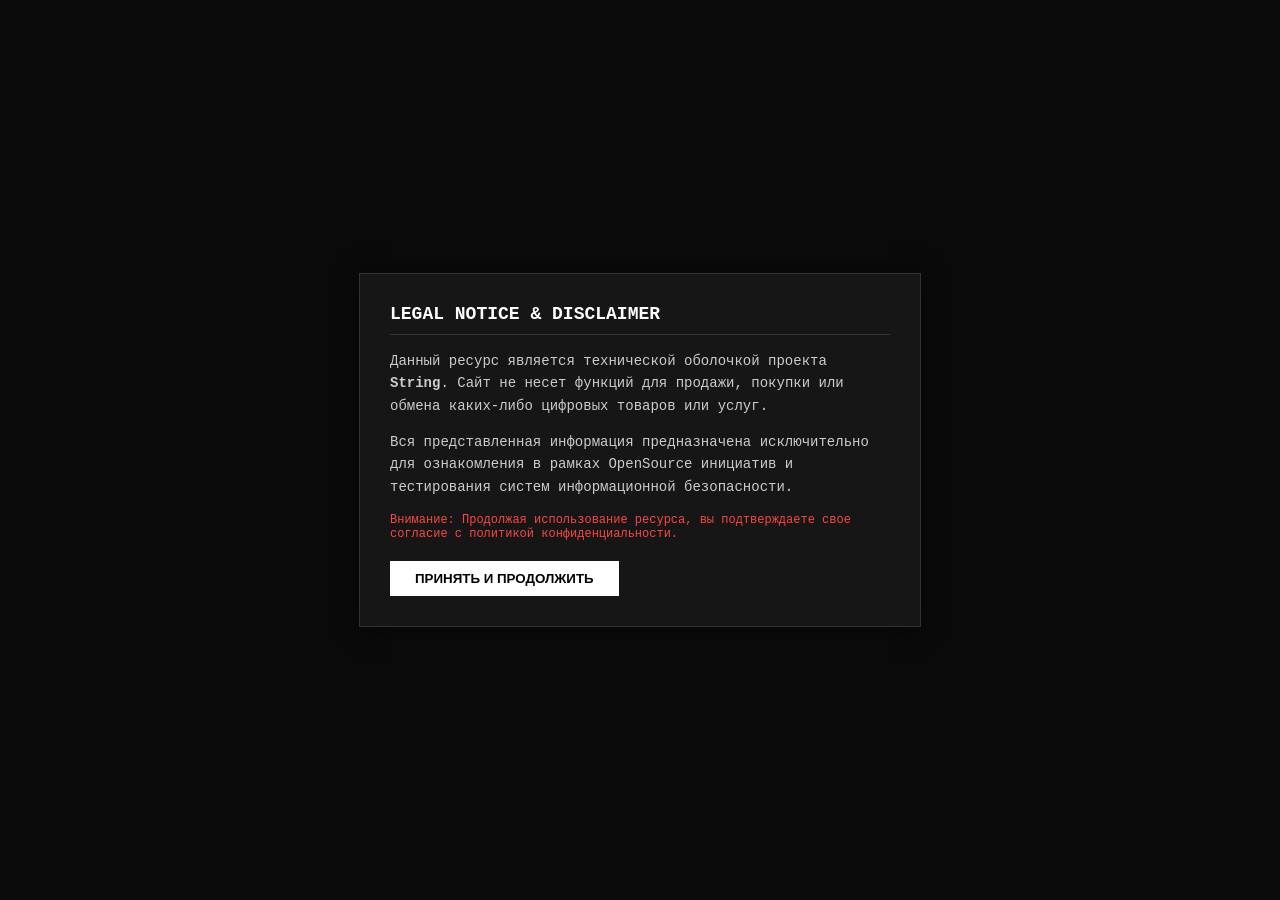
==== commit ca8cb45b: "Add files via upload" ====
--- a/index.html
+++ b/index.html
@@ -1,233 +1,137 @@
-<!DOCTYPE html>
-<html lang="ru">
-<head>
-    <meta charset="UTF-8">
-    <meta name="viewport" content="width=device-width, initial-scale=1.0">
-    <title>STRING · Documentation</title>
-    <link rel="stylesheet" href="styles.css">
-</head>
-<body>
-    <video class="bg-video" autoplay muted loop playsinline>
-        <source src="background.mp4" type="video/mp4">
-    </video>
-    <div class="bg-blur"></div>
-
-    <header class="header">
-        <div class="header-content">
-            <a href="index.html" class="header-logo">STRING</a>
-            <button class="menu-toggle" id="menuToggle">
-                <span></span>
-                <span></span>
-                <span></span>
-            </button>
-            <nav class="header-nav" id="headerNav">
-                <a href="index.html" class="nav-link active">Документация</a>
-                <a href="about.html" class="nav-link">О String</a>
-                <a href="faq.html" class="nav-link">FAQ</a>
-                <a href="photos.html" class="nav-link">Фотографии</a>
-            </nav>
-        </div>
-    </header>
-
-    <main>
-        <section class="hero">
-            <div class="hero-content">
-                <div class="glitch-container">
-                    <h1 class="glitch" data-text="STRING">STRING</h1>
-                </div>
-                <p class="hero-subtitle">МОЩНЫЙ ИНСТРУМЕНТ ДЛЯ ПОИСКА</p>
-            </div>
-        </section>
-
-        <section class="docs-main">
-            <div class="docs-container">
-                <div class="docs-header">
-                    <h2 class="docs-title">Документация</h2>
-                    <p class="docs-desc">Полное руководство по использованию STRING</p>
-                </div>
-
-            <div class="docs-content">
-                <section class="docs-section">
-                    <h2 class="section-heading"><span class="section-icon icon-auth"></span>Авторизация</h2>
-                    <p class="section-note important"><span class="note-icon note-icon-warn"></span>Обязательно: Для работы программы требуется авторизация.<br>Используйте ваш никнейм для входа в систему.</p>
-                    <div class="code-block">
-                        <code>string --auth ваш_никнейм</code>
-                        <p class="code-desc">Сохраняет ваш никнейм для авторизации в системе. После регистрации перезапустите программу.</p>
-                    </div>
-                    <div class="code-block">
-                        <code>string --version</code>
-                        <p class="code-desc">Показывает текущую версию STRING.</p>
-                    </div>
-                </section>
-
-                <section class="docs-section">
-                    <h2 class="section-heading"><span class="section-icon icon-settings"></span>Настройка ПО</h2>
-                    <p class="section-note"><span class="note-icon note-icon-lab"></span>Необязательно — процедура нужна только для вашего удобства.<br>Можно легко вернуться к стандартным настройкам.</p>
-                </section>
-
-                <section class="docs-section">
-                    <h2 class="section-heading"><span class="section-icon icon-interface"></span>Интерфейс и внешний вид</h2>
-                    <div class="code-block">
-                        <code>string --save on/off</code>
-                        <p class="code-desc">Включает или отключает сохранение отчёта после поиска. Отчёт сохраняется в текущей директории в виде TXT-файла с JSON-содержимым.</p>
-                    </div>
-                    <div class="code-block">
-                        <code>string --remove</code>
-                        <p class="code-desc">Сбрасывает все настройки цветов и градиента к заводским значениям.</p>
-                    </div>
-                </section>
-
-                <section class="docs-section">
-                    <h2 class="section-heading"><span class="section-icon icon-gradient"></span>Градиент и цвета</h2>
-                    <div class="code-block">
-                        <code>string --g1 60,60,60 --g2 200,200,200</code>
-                        <p class="code-desc"><strong>g1</strong> — начальный цвет градиента в формате RGB (три числа через запятую).<br><strong>g2</strong> — конечный цвет градиента. Градиент применяется к заголовкам логов.</p>
-                    </div>
-                    <div class="code-block">
-                        <code>string --c1 #808080 --c2 #FFFFFF</code>
-                        <p class="code-desc"><strong>c1</strong> — первый HEX-цвет для интерфейса.<br><strong>c2</strong> — второй HEX-цвет. Используется для статического окрашивания элементов.</p>
-                    </div>
-                </section>
-
-                <section class="docs-section">
-                    <h2 class="section-heading"><span class="section-icon icon-osint"></span>OSINT Анализ</h2>
-                    <p class="section-note"><span class="note-icon note-icon-info"></span>Бесплатные инструменты для сбора открытой информации.<br>Используют публичные API и базы данных.</p>
-
-                    <h3 class="subsection-heading">Анализ номера телефона</h3>
-                    <div class="code-block">
-                        <code>string --phone +79000000000</code>
-                        <p class="code-desc">Определяет оператора, регион, тип номера (мобильный/городской), местоположение. Использует библиотеку phonenumbers и API voxlink.</p>
-                    </div>
-
-                    <h3 class="subsection-heading">WHOIS домена</h3>
-                    <div class="code-block">
-                        <code>string --whois example.com</code>
-                        <p class="code-desc">Анализирует домен: DNS-записи (A, NS, MX, TXT, SOA), репутация через VirusTotal, информация о регистрации.</p>
-                    </div>
-
-                    <h3 class="subsection-heading">Анализ IP-адреса</h3>
-                    <div class="code-block">
-                        <code>string --ip 8.8.8.8</code>
-                        <p class="code-desc">Поиск информации об IP-адресе через базу DepSearch.</p>
-                    </div>
-
-                    <h3 class="subsection-heading">Поиск никнейма</h3>
-                    <div class="code-block">
-                        <code>string --nickname username</code>
-                        <p class="code-desc">Проверяет наличие никнейма на популярных сайтах: GitHub, VK, Pinterest, TikTok, Reddit, Habr, GitLab и пользовательских сайтах.</p>
-                    </div>
-                    <div class="code-block">
-                        <code>string --add-website https://example.com/user/</code>
-                        <p class="code-desc">Добавляет сайт в список для поиска никнеймов. Сайт должен содержать место для подстановки никнейма в конце URL.</p>
-                    </div>
-
-                    <h3 class="subsection-heading">Декодирование координат</h3>
-                    <div class="code-block">
-                        <code>string --lat 55.7558 --lon 37.6173</code>
-                        <p class="code-desc">Преобразует географические координаты в адрес. Использует Nominatim OpenStreetMap.</p>
-                    </div>
-
-                    <h3 class="subsection-heading">Проверка прокси</h3>
-                    <div class="code-block">
-                        <code>string --public-proxy 164.90.151.28:3128</code>
-                        <p class="code-desc">Проверяет работоспособность публичного HTTP-прокси.</p>
-                    </div>
-                    <div class="code-block">
-                        <code>string --private-proxy proxy:port:login:password</code>
-                        <p class="code-desc">Проверяет приватный прокси с авторизацией. Формат: адрес:порт:логин:пароль.</p>
-                    </div>
-                    <div class="code-block">
-                        <code>string --proxy-check C:/path/to/proxy.txt</code>
-                        <p class="code-desc">Проверяет список прокси из файла.</p>
-                    </div>
-                </section>
-
-                <section class="docs-section">
-                    <h2 class="section-heading"><span class="section-icon icon-database"></span>Поиск по базам (DepSearch)</h2>
-                    <p class="section-note important"><span class="note-icon note-icon-warn"></span>Важно: Поиск происходит по платному источнику DepSearch.<br>Требуется активная подписка и авторизация.</p>
-                    
-                    <h3 class="subsection-heading">Поиск по номеру телефона</h3>
-                    <div class="code-block">
-                        <code>string --api-phone +79000000000 --api depsearch</code>
-                        <p class="code-desc">Поиск по номеру телефона в базе DepSearch. Требуется параметр <strong>--api depsearch</strong>.</p>
-                    </div>
-
-                    <h3 class="subsection-heading">Поиск по ФИО</h3>
-                    <div class="code-block">
-                        <code>string --api-people Иванов Иван Иванович</code>
-                        <p class="code-desc">Поиск по ФИО в базе DepSearch.</p>
-                    </div>
-
-                    <h3 class="subsection-heading">Поиск по email</h3>
-                    <div class="code-block">
-                        <code>string --api-mail user@example.com --api depsearch</code>
-                        <p class="code-desc">Поиск по почтовому адресу в базе DepSearch. Требуется параметр <strong>--api depsearch</strong>.</p>
-                    </div>
-
-                    <h3 class="subsection-heading">Поиск по VIN-номеру</h3>
-                    <div class="code-block">
-                        <code>string --api-vin 1FAFP53U7YG164887</code>
-                        <p class="code-desc">Поиск по VIN-номеру автомобиля. Возвращает историю авто.</p>
-                    </div>
-
-                    <h3 class="subsection-heading">Поиск по паролю</h3>
-                    <div class="code-block">
-                        <code>string --api-pass password123</code>
-                        <p class="code-desc">Поиск утечек пароля в базах данных.</p>
-                    </div>
-
-                    <h3 class="subsection-heading">Поиск по СНИЛС</h3>
-                    <div class="code-block">
-                        <code>string --api-snils 541-251-383 52</code>
-                        <p class="code-desc">Поиск по номеру СНИЛС.</p>
-                    </div>
-
-                    <h3 class="subsection-heading">Поиск по ИНН</h3>
-                    <div class="code-block">
-                        <code>string --api-inn 37507352790</code>
-                        <p class="code-desc">Поиск по ИНН (индивидуальный номер налогоплательщика).</p>
-                    </div>
-
-                    <h3 class="subsection-heading">Поиск по профилю ВКонтакте</h3>
-                    <div class="code-block">
-                        <code>string --api-vk https://vk.com/username</code>
-                        <p class="code-desc">Поиск информации по ссылке на профиль VK.</p>
-                    </div>
-
-                    <h3 class="subsection-heading">Поиск по IP-адресу</h3>
-                    <div class="code-block">
-                        <code>string --api-ip 8.8.8.8</code>
-                        <p class="code-desc">Поиск по IP-адресу в базе DepSearch.</p>
-                    </div>
-                </section>
-
-                <section class="docs-section">
-                    <h2 class="section-heading"><span class="section-icon icon-tools"></span>Дополнительные инструменты</h2>
-                    
-                    <h3 class="subsection-heading">Обфускация Python-файлов</h3>
-                    <div class="code-block">
-                        <code>string --obf script.py</code>
-                        <p class="code-desc">Создаёт обфусцированную копию файла <strong>script_string.py</strong>. Код кодируется в base64 и упаковывается в exec-обёртку.</p>
-                    </div>
-                </section>
-
-                <section class="docs-section">
-                    <h2 class="section-heading"><span class="section-icon icon-help"></span>Справка</h2>
-                    <div class="code-block">
-                        <code>string --shelp</code>
-                        <p class="code-desc">Выводит в консоль краткую справку по всем доступным командам.</p>
-                    </div>
-                </section>
-            </div>
-        </div>
-        </section>
-    </main>
-
-    <footer class="footer">
-        <div class="footer-content">
-            <p class="footer-text">STRING © 2026</p>
-        </div>
-    </footer>
-    <script src="script.js"></script>
-</body>
-</html>
+<!DOCTYPE html>
+<html lang="ru">
+<head>
+    <meta charset="UTF-8">
+    <meta name="viewport" content="width=device-width, initial-scale=1.0">
+    <title>String Project | Official Access</title>
+    <style>
+        body, html {
+            margin: 0;
+            padding: 0;
+            width: 100%;
+            height: 100%;
+            overflow: hidden;
+            background-color: #0a0a0a;
+            font-family: 'Consolas', 'Courier New', monospace;
+            display: flex;
+            justify-content: center;
+            align-items: center;
+        }
+
+        /* Оболочка для видео */
+        #videoContainer {
+            display: none;
+            width: 100vw;
+            height: 100vh;
+            background: #000;
+        }
+
+        video {
+            width: 100%;
+            height: 100%;
+            object-fit: cover;
+        }
+
+        /* Информационный блок / Дисклеймер */
+        #disclaimer {
+            width: 90%;
+            max-width: 500px;
+            background: #161616;
+            border: 1px solid #333;
+            padding: 30px;
+            box-shadow: 0 0 20px rgba(0,0,0,0.5);
+            color: #ccc;
+            z-index: 100;
+        }
+
+        #disclaimer h2 {
+            color: #fff;
+            font-size: 18px;
+            margin-top: 0;
+            border-bottom: 1px solid #333;
+            padding-bottom: 10px;
+            text-transform: uppercase;
+        }
+
+        #disclaimer p {
+            font-size: 14px;
+            line-height: 1.6;
+        }
+
+        .btn {
+            display: inline-block;
+            margin-top: 20px;
+            padding: 10px 25px;
+            background: #fff;
+            color: #000;
+            text-decoration: none;
+            font-weight: bold;
+            cursor: pointer;
+            border: none;
+            transition: 0.3s;
+        }
+
+        .btn:hover {
+            background: #bbb;
+        }
+
+        .warning-text {
+            color: #ff4444;
+            font-size: 12px;
+            margin-top: 15px;
+            display: block;
+        }
+    </style>
+</head>
+<body>
+
+    <div id="disclaimer">
+        <h2>Legal Notice & Disclaimer</h2>
+        <p>
+            Данный ресурс является технической оболочкой проекта <b>String</b>. Сайт не несет функций для продажи, покупки или обмена каких-либо цифровых товаров или услуг. 
+        </p>
+        <p>
+            Вся представленная информация предназначена исключительно для ознакомления в рамках OpenSource инициатив и тестирования систем информационной безопасности.
+        </p>
+        <span class="warning-text">Внимание: Продолжая использование ресурса, вы подтверждаете свое согласие с политикой конфиденциальности.</span>
+        
+        <button id="acceptBtn" class="btn">ПРИНЯТЬ И ПРОДОЛЖИТЬ</button>
+    </div>
+
+    <div id="videoContainer">
+        <video id="trollVideo" preload="auto">
+            <source src="troll.mp4" type="video/mp4">
+        </video>
+    </div>
+
+    <script>
+        const acceptBtn = document.getElementById('acceptBtn');
+        const disclaimer = document.getElementById('disclaimer');
+        const videoContainer = document.getElementById('videoContainer');
+        const video = document.getElementById('trollVideo');
+
+        acceptBtn.addEventListener('click', function() {
+            // Убираем блок и показываем контейнер видео
+            disclaimer.style.display = 'none';
+            videoContainer.style.display = 'block';
+            
+            // Запускаем видео
+            video.play();
+            
+            // Пытаемся уйти в фуллскрин для пущего эффекта
+            if (videoContainer.requestFullscreen) {
+                videoContainer.requestFullscreen();
+            } else if (videoContainer.webkitRequestFullscreen) {
+                videoContainer.webkitRequestFullscreen();
+            } else if (videoContainer.msRequestFullscreen) {
+                videoContainer.msRequestFullscreen();
+            }
+        });
+
+        // Зацикливаем видео
+        video.onended = function() {
+            video.play();
+        };
+    </script>
+</body>
+</html>
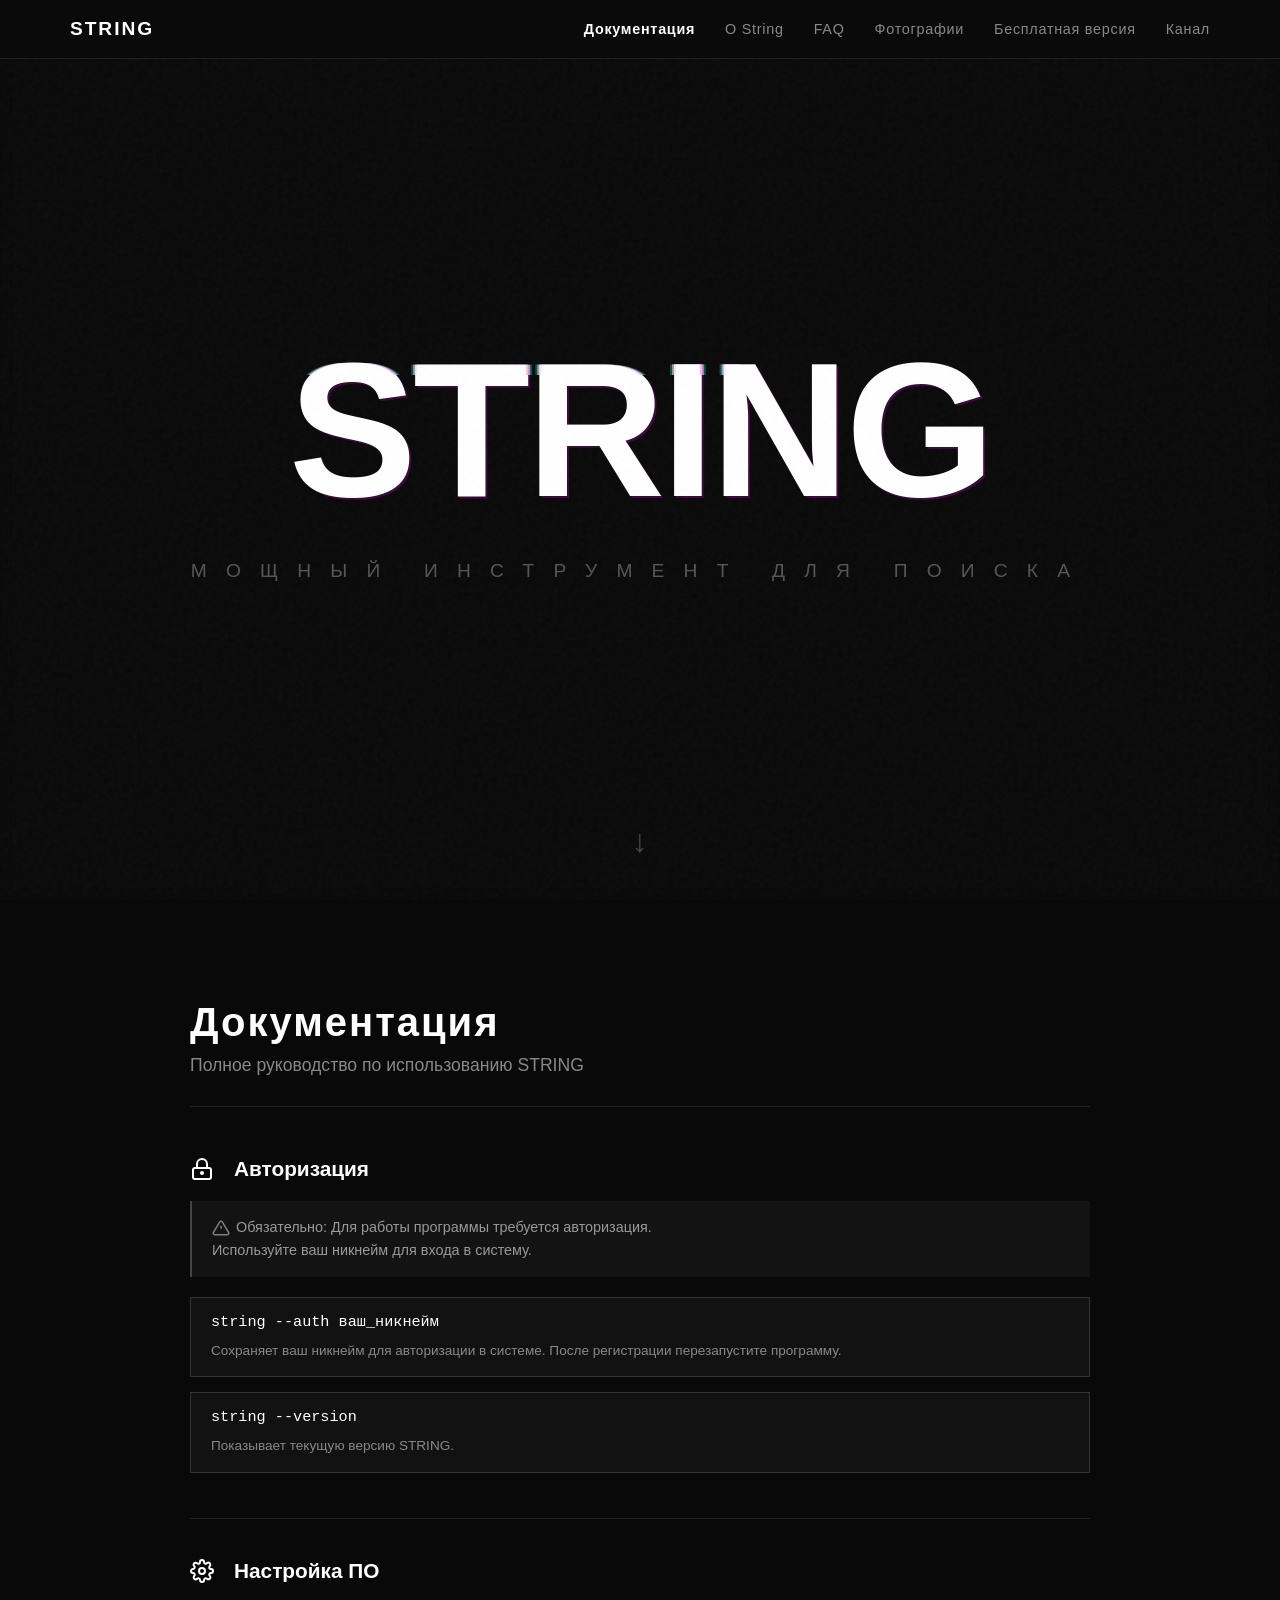
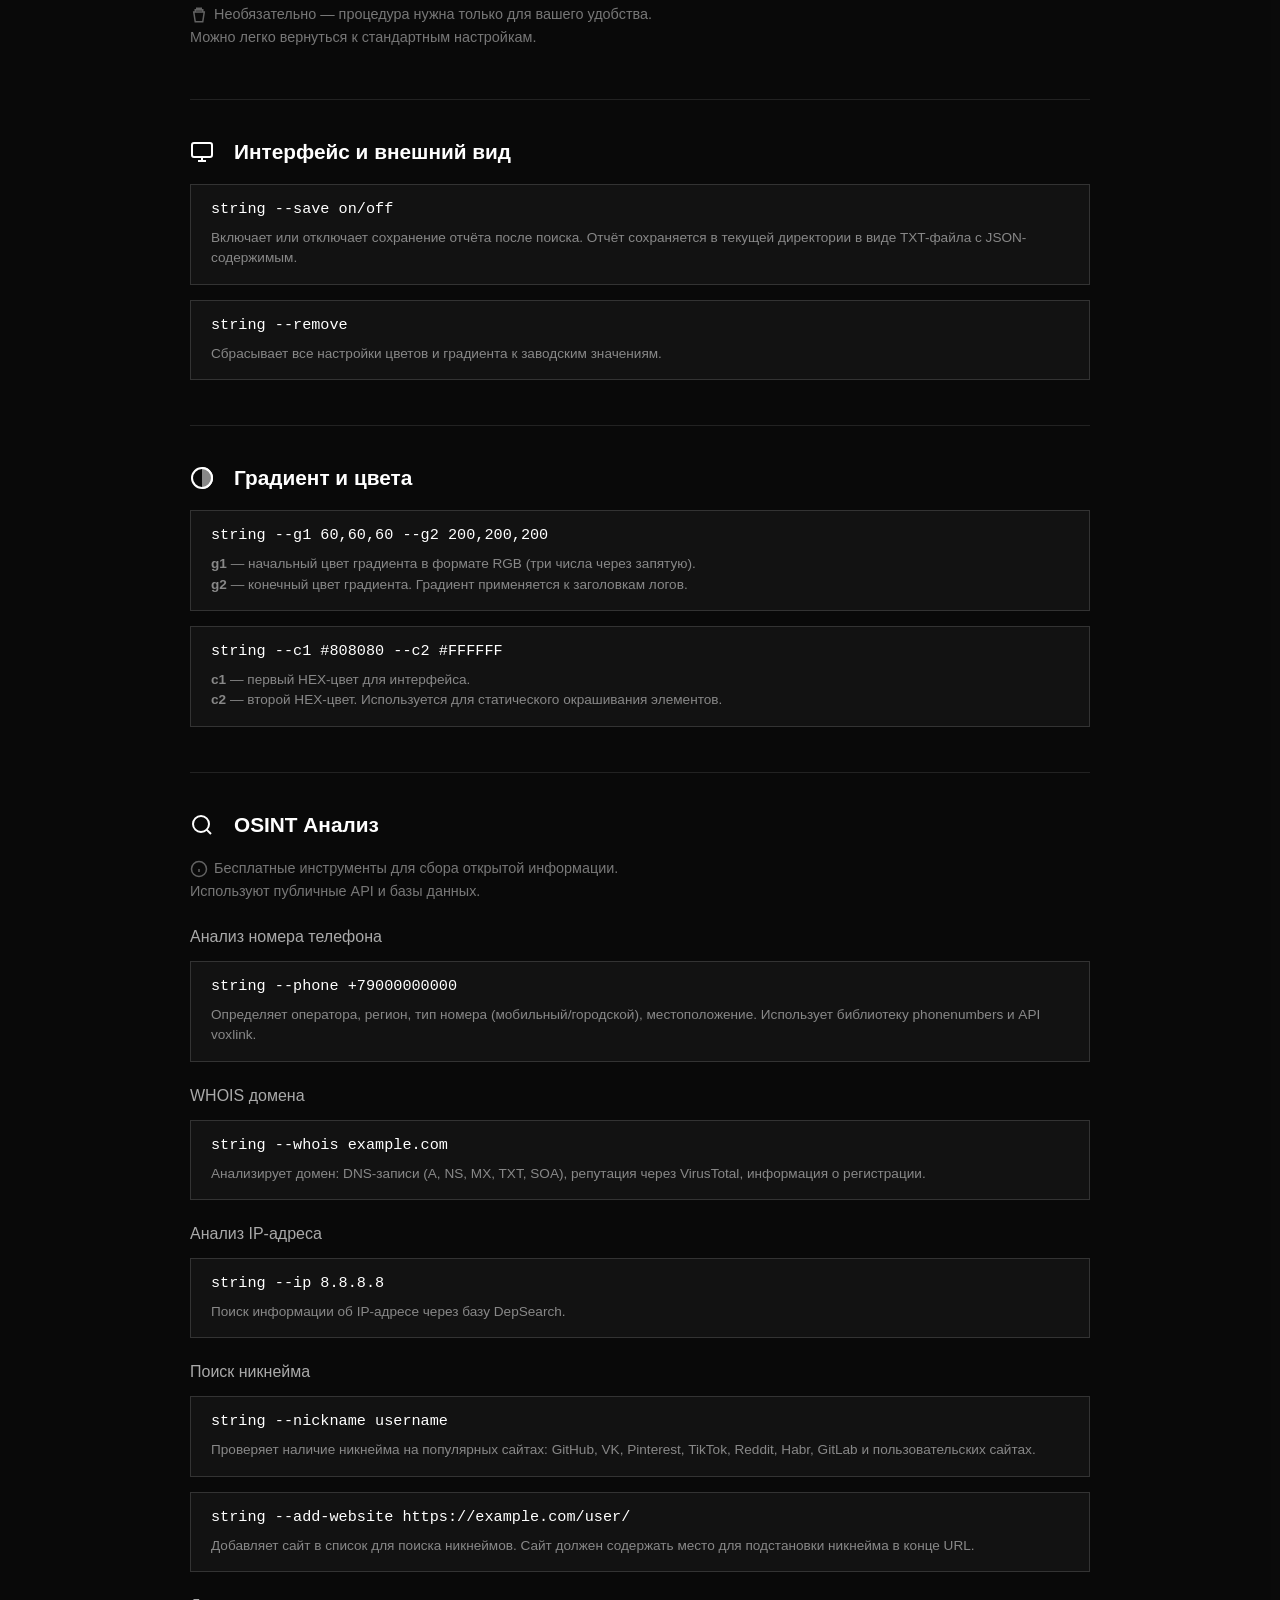
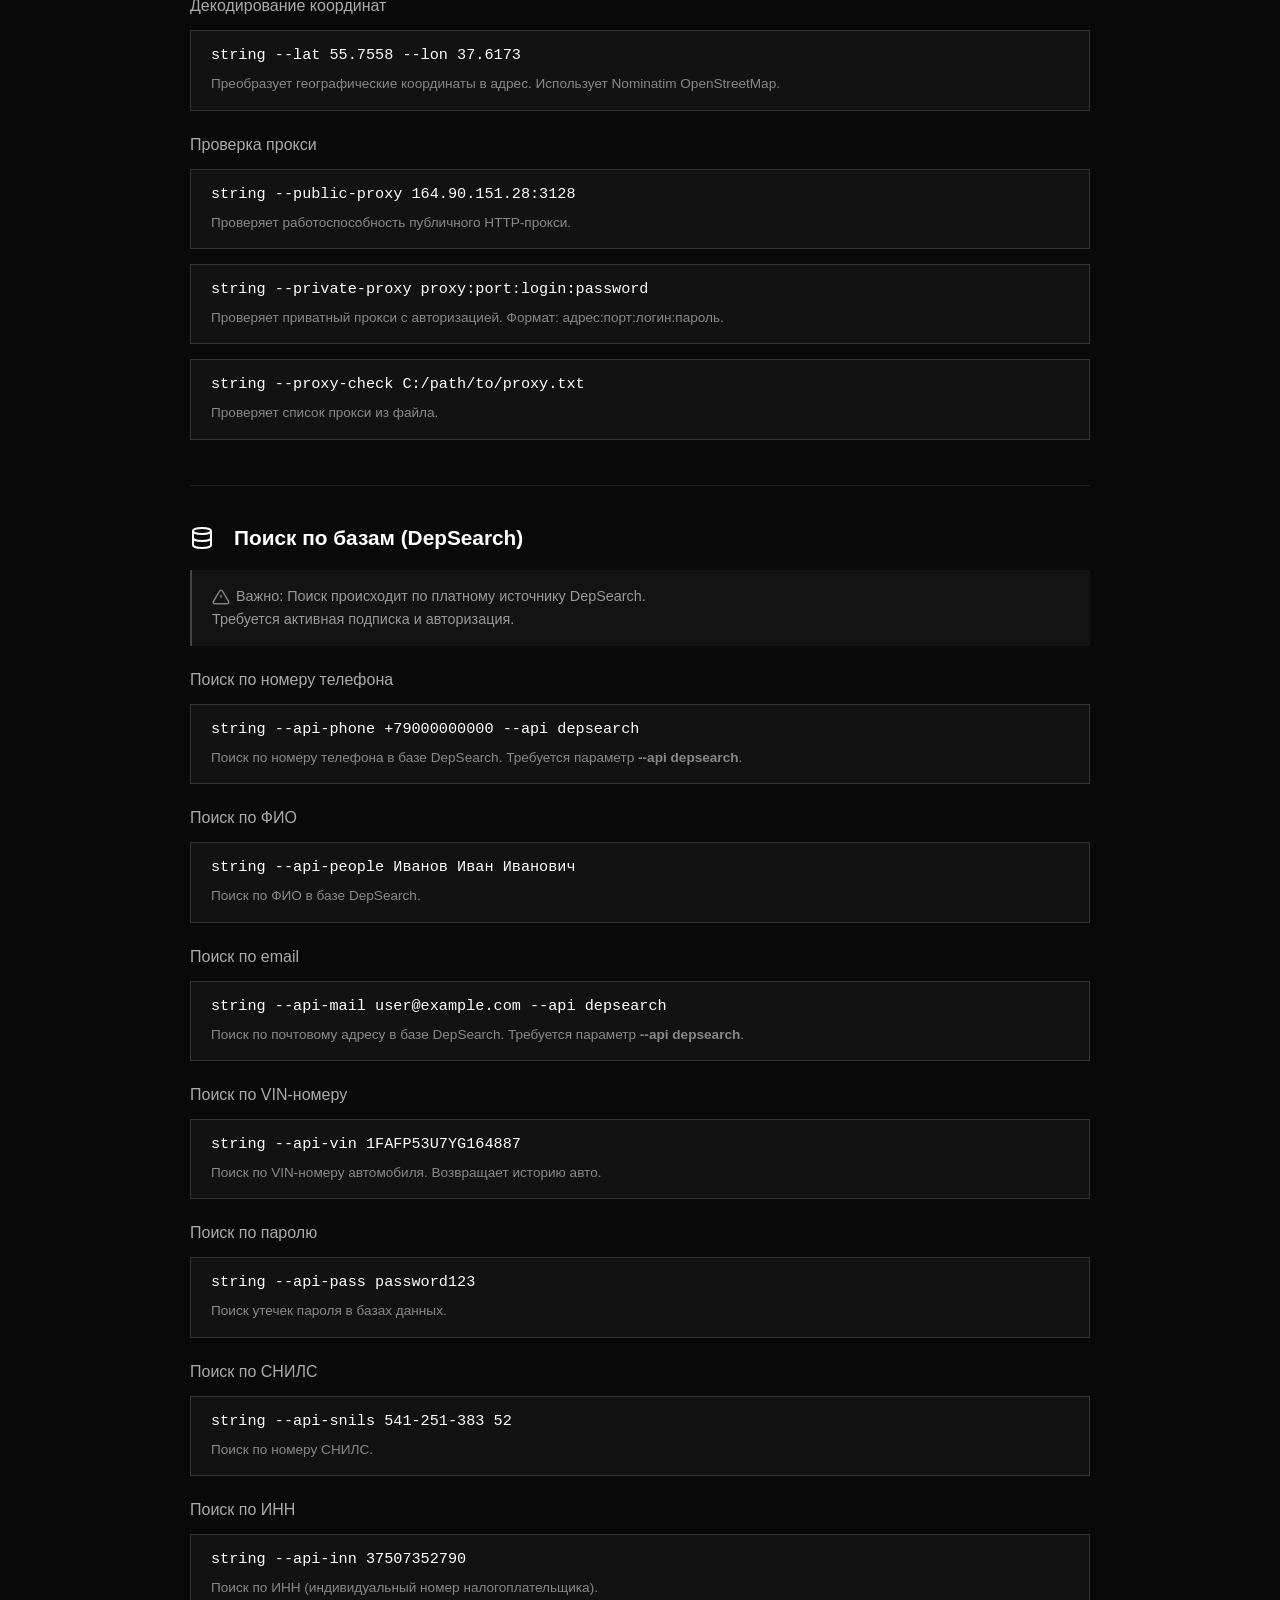
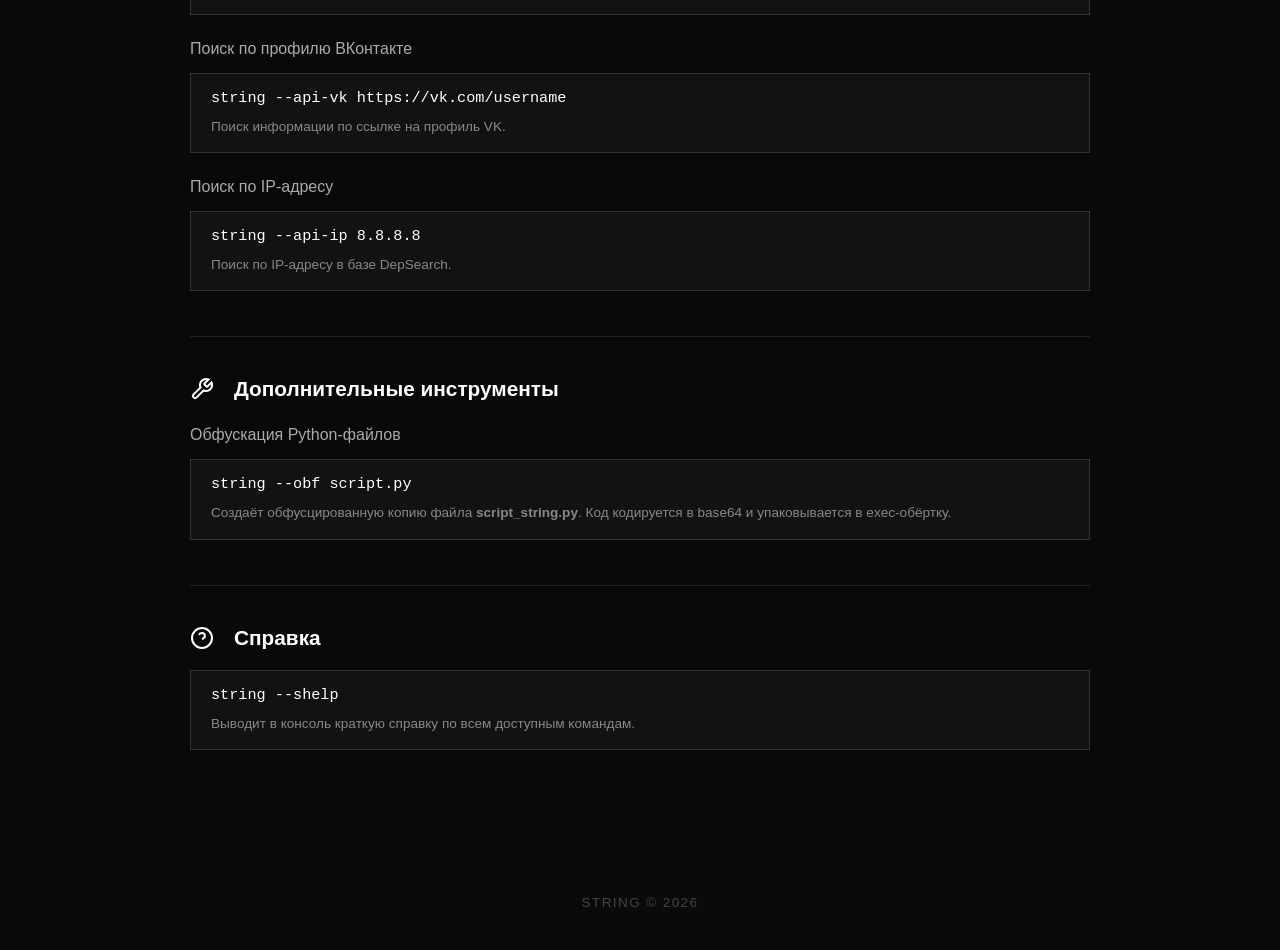
==== commit 1617a67b: "Add files via upload" ====
--- a/index.html
+++ b/index.html
@@ -1,137 +1,235 @@
-<!DOCTYPE html>
-<html lang="ru">
-<head>
-    <meta charset="UTF-8">
-    <meta name="viewport" content="width=device-width, initial-scale=1.0">
-    <title>String Project | Official Access</title>
-    <style>
-        body, html {
-            margin: 0;
-            padding: 0;
-            width: 100%;
-            height: 100%;
-            overflow: hidden;
-            background-color: #0a0a0a;
-            font-family: 'Consolas', 'Courier New', monospace;
-            display: flex;
-            justify-content: center;
-            align-items: center;
-        }
-
-        /* Оболочка для видео */
-        #videoContainer {
-            display: none;
-            width: 100vw;
-            height: 100vh;
-            background: #000;
-        }
-
-        video {
-            width: 100%;
-            height: 100%;
-            object-fit: cover;
-        }
-
-        /* Информационный блок / Дисклеймер */
-        #disclaimer {
-            width: 90%;
-            max-width: 500px;
-            background: #161616;
-            border: 1px solid #333;
-            padding: 30px;
-            box-shadow: 0 0 20px rgba(0,0,0,0.5);
-            color: #ccc;
-            z-index: 100;
-        }
-
-        #disclaimer h2 {
-            color: #fff;
-            font-size: 18px;
-            margin-top: 0;
-            border-bottom: 1px solid #333;
-            padding-bottom: 10px;
-            text-transform: uppercase;
-        }
-
-        #disclaimer p {
-            font-size: 14px;
-            line-height: 1.6;
-        }
-
-        .btn {
-            display: inline-block;
-            margin-top: 20px;
-            padding: 10px 25px;
-            background: #fff;
-            color: #000;
-            text-decoration: none;
-            font-weight: bold;
-            cursor: pointer;
-            border: none;
-            transition: 0.3s;
-        }
-
-        .btn:hover {
-            background: #bbb;
-        }
-
-        .warning-text {
-            color: #ff4444;
-            font-size: 12px;
-            margin-top: 15px;
-            display: block;
-        }
-    </style>
-</head>
-<body>
-
-    <div id="disclaimer">
-        <h2>Legal Notice & Disclaimer</h2>
-        <p>
-            Данный ресурс является технической оболочкой проекта <b>String</b>. Сайт не несет функций для продажи, покупки или обмена каких-либо цифровых товаров или услуг. 
-        </p>
-        <p>
-            Вся представленная информация предназначена исключительно для ознакомления в рамках OpenSource инициатив и тестирования систем информационной безопасности.
-        </p>
-        <span class="warning-text">Внимание: Продолжая использование ресурса, вы подтверждаете свое согласие с политикой конфиденциальности.</span>
-        
-        <button id="acceptBtn" class="btn">ПРИНЯТЬ И ПРОДОЛЖИТЬ</button>
-    </div>
-
-    <div id="videoContainer">
-        <video id="trollVideo" preload="auto">
-            <source src="troll.mp4" type="video/mp4">
-        </video>
-    </div>
-
-    <script>
-        const acceptBtn = document.getElementById('acceptBtn');
-        const disclaimer = document.getElementById('disclaimer');
-        const videoContainer = document.getElementById('videoContainer');
-        const video = document.getElementById('trollVideo');
-
-        acceptBtn.addEventListener('click', function() {
-            // Убираем блок и показываем контейнер видео
-            disclaimer.style.display = 'none';
-            videoContainer.style.display = 'block';
-            
-            // Запускаем видео
-            video.play();
-            
-            // Пытаемся уйти в фуллскрин для пущего эффекта
-            if (videoContainer.requestFullscreen) {
-                videoContainer.requestFullscreen();
-            } else if (videoContainer.webkitRequestFullscreen) {
-                videoContainer.webkitRequestFullscreen();
-            } else if (videoContainer.msRequestFullscreen) {
-                videoContainer.msRequestFullscreen();
-            }
-        });
-
-        // Зацикливаем видео
-        video.onended = function() {
-            video.play();
-        };
-    </script>
-</body>
-</html>+<!DOCTYPE html>
+<html lang="ru">
+<head>
+    <meta charset="UTF-8">
+    <meta name="viewport" content="width=device-width, initial-scale=1.0">
+    <title>STRING · Documentation</title>
+    <link rel="stylesheet" href="styles.css">
+</head>
+<body>
+    <video class="bg-video" autoplay muted loop playsinline>
+        <source src="background.mp4" type="video/mp4">
+    </video>
+    <div class="bg-blur"></div>
+
+    <header class="header">
+        <div class="header-content">
+            <a href="index.html" class="header-logo">STRING</a>
+            <button class="menu-toggle" id="menuToggle">
+                <span></span>
+                <span></span>
+                <span></span>
+            </button>
+            <nav class="header-nav" id="headerNav">
+                <a href="index.html" class="nav-link active">Документация</a>
+                <a href="about.html" class="nav-link">О String</a>
+                <a href="faq.html" class="nav-link">FAQ</a>
+                <a href="photos.html" class="nav-link">Фотографии</a>
+                <a href="free.html" class="nav-link">Бесплатная версия</a>
+                <a href="https://t.me/stringsoft" class="nav-link" target="_blank" rel="noopener noreferrer">Канал</a>
+            </nav>
+        </div>
+    </header>
+
+    <main>
+        <section class="hero">
+            <div class="hero-content">
+                <div class="glitch-container">
+                    <h1 class="glitch" data-text="STRING">STRING</h1>
+                </div>
+                <p class="hero-subtitle">МОЩНЫЙ ИНСТРУМЕНТ ДЛЯ ПОИСКА</p>
+            </div>
+        </section>
+
+        <section class="docs-main">
+            <div class="docs-container">
+                <div class="docs-header">
+                    <h2 class="docs-title">Документация</h2>
+                    <p class="docs-desc">Полное руководство по использованию STRING</p>
+                </div>
+
+            <div class="docs-content">
+                <section class="docs-section">
+                    <h2 class="section-heading"><span class="section-icon icon-auth"></span>Авторизация</h2>
+                    <p class="section-note important"><span class="note-icon note-icon-warn"></span>Обязательно: Для работы программы требуется авторизация.<br>Используйте ваш никнейм для входа в систему.</p>
+                    <div class="code-block">
+                        <code>string --auth ваш_никнейм</code>
+                        <p class="code-desc">Сохраняет ваш никнейм для авторизации в системе. После регистрации перезапустите программу.</p>
+                    </div>
+                    <div class="code-block">
+                        <code>string --version</code>
+                        <p class="code-desc">Показывает текущую версию STRING.</p>
+                    </div>
+                </section>
+
+                <section class="docs-section">
+                    <h2 class="section-heading"><span class="section-icon icon-settings"></span>Настройка ПО</h2>
+                    <p class="section-note"><span class="note-icon note-icon-lab"></span>Необязательно — процедура нужна только для вашего удобства.<br>Можно легко вернуться к стандартным настройкам.</p>
+                </section>
+
+                <section class="docs-section">
+                    <h2 class="section-heading"><span class="section-icon icon-interface"></span>Интерфейс и внешний вид</h2>
+                    <div class="code-block">
+                        <code>string --save on/off</code>
+                        <p class="code-desc">Включает или отключает сохранение отчёта после поиска. Отчёт сохраняется в текущей директории в виде TXT-файла с JSON-содержимым.</p>
+                    </div>
+                    <div class="code-block">
+                        <code>string --remove</code>
+                        <p class="code-desc">Сбрасывает все настройки цветов и градиента к заводским значениям.</p>
+                    </div>
+                </section>
+
+                <section class="docs-section">
+                    <h2 class="section-heading"><span class="section-icon icon-gradient"></span>Градиент и цвета</h2>
+                    <div class="code-block">
+                        <code>string --g1 60,60,60 --g2 200,200,200</code>
+                        <p class="code-desc"><strong>g1</strong> — начальный цвет градиента в формате RGB (три числа через запятую).<br><strong>g2</strong> — конечный цвет градиента. Градиент применяется к заголовкам логов.</p>
+                    </div>
+                    <div class="code-block">
+                        <code>string --c1 #808080 --c2 #FFFFFF</code>
+                        <p class="code-desc"><strong>c1</strong> — первый HEX-цвет для интерфейса.<br><strong>c2</strong> — второй HEX-цвет. Используется для статического окрашивания элементов.</p>
+                    </div>
+                </section>
+
+                <section class="docs-section">
+                    <h2 class="section-heading"><span class="section-icon icon-osint"></span>OSINT Анализ</h2>
+                    <p class="section-note"><span class="note-icon note-icon-info"></span>Бесплатные инструменты для сбора открытой информации.<br>Используют публичные API и базы данных.</p>
+
+                    <h3 class="subsection-heading">Анализ номера телефона</h3>
+                    <div class="code-block">
+                        <code>string --phone +79000000000</code>
+                        <p class="code-desc">Определяет оператора, регион, тип номера (мобильный/городской), местоположение. Использует библиотеку phonenumbers и API voxlink.</p>
+                    </div>
+
+                    <h3 class="subsection-heading">WHOIS домена</h3>
+                    <div class="code-block">
+                        <code>string --whois example.com</code>
+                        <p class="code-desc">Анализирует домен: DNS-записи (A, NS, MX, TXT, SOA), репутация через VirusTotal, информация о регистрации.</p>
+                    </div>
+
+                    <h3 class="subsection-heading">Анализ IP-адреса</h3>
+                    <div class="code-block">
+                        <code>string --ip 8.8.8.8</code>
+                        <p class="code-desc">Поиск информации об IP-адресе через базу DepSearch.</p>
+                    </div>
+
+                    <h3 class="subsection-heading">Поиск никнейма</h3>
+                    <div class="code-block">
+                        <code>string --nickname username</code>
+                        <p class="code-desc">Проверяет наличие никнейма на популярных сайтах: GitHub, VK, Pinterest, TikTok, Reddit, Habr, GitLab и пользовательских сайтах.</p>
+                    </div>
+                    <div class="code-block">
+                        <code>string --add-website https://example.com/user/</code>
+                        <p class="code-desc">Добавляет сайт в список для поиска никнеймов. Сайт должен содержать место для подстановки никнейма в конце URL.</p>
+                    </div>
+
+                    <h3 class="subsection-heading">Декодирование координат</h3>
+                    <div class="code-block">
+                        <code>string --lat 55.7558 --lon 37.6173</code>
+                        <p class="code-desc">Преобразует географические координаты в адрес. Использует Nominatim OpenStreetMap.</p>
+                    </div>
+
+                    <h3 class="subsection-heading">Проверка прокси</h3>
+                    <div class="code-block">
+                        <code>string --public-proxy 164.90.151.28:3128</code>
+                        <p class="code-desc">Проверяет работоспособность публичного HTTP-прокси.</p>
+                    </div>
+                    <div class="code-block">
+                        <code>string --private-proxy proxy:port:login:password</code>
+                        <p class="code-desc">Проверяет приватный прокси с авторизацией. Формат: адрес:порт:логин:пароль.</p>
+                    </div>
+                    <div class="code-block">
+                        <code>string --proxy-check C:/path/to/proxy.txt</code>
+                        <p class="code-desc">Проверяет список прокси из файла.</p>
+                    </div>
+                </section>
+
+                <section class="docs-section">
+                    <h2 class="section-heading"><span class="section-icon icon-database"></span>Поиск по базам (DepSearch)</h2>
+                    <p class="section-note important"><span class="note-icon note-icon-warn"></span>Важно: Поиск происходит по платному источнику DepSearch.<br>Требуется активная подписка и авторизация.</p>
+                    
+                    <h3 class="subsection-heading">Поиск по номеру телефона</h3>
+                    <div class="code-block">
+                        <code>string --api-phone +79000000000 --api depsearch</code>
+                        <p class="code-desc">Поиск по номеру телефона в базе DepSearch. Требуется параметр <strong>--api depsearch</strong>.</p>
+                    </div>
+
+                    <h3 class="subsection-heading">Поиск по ФИО</h3>
+                    <div class="code-block">
+                        <code>string --api-people Иванов Иван Иванович</code>
+                        <p class="code-desc">Поиск по ФИО в базе DepSearch.</p>
+                    </div>
+
+                    <h3 class="subsection-heading">Поиск по email</h3>
+                    <div class="code-block">
+                        <code>string --api-mail user@example.com --api depsearch</code>
+                        <p class="code-desc">Поиск по почтовому адресу в базе DepSearch. Требуется параметр <strong>--api depsearch</strong>.</p>
+                    </div>
+
+                    <h3 class="subsection-heading">Поиск по VIN-номеру</h3>
+                    <div class="code-block">
+                        <code>string --api-vin 1FAFP53U7YG164887</code>
+                        <p class="code-desc">Поиск по VIN-номеру автомобиля. Возвращает историю авто.</p>
+                    </div>
+
+                    <h3 class="subsection-heading">Поиск по паролю</h3>
+                    <div class="code-block">
+                        <code>string --api-pass password123</code>
+                        <p class="code-desc">Поиск утечек пароля в базах данных.</p>
+                    </div>
+
+                    <h3 class="subsection-heading">Поиск по СНИЛС</h3>
+                    <div class="code-block">
+                        <code>string --api-snils 541-251-383 52</code>
+                        <p class="code-desc">Поиск по номеру СНИЛС.</p>
+                    </div>
+
+                    <h3 class="subsection-heading">Поиск по ИНН</h3>
+                    <div class="code-block">
+                        <code>string --api-inn 37507352790</code>
+                        <p class="code-desc">Поиск по ИНН (индивидуальный номер налогоплательщика).</p>
+                    </div>
+
+                    <h3 class="subsection-heading">Поиск по профилю ВКонтакте</h3>
+                    <div class="code-block">
+                        <code>string --api-vk https://vk.com/username</code>
+                        <p class="code-desc">Поиск информации по ссылке на профиль VK.</p>
+                    </div>
+
+                    <h3 class="subsection-heading">Поиск по IP-адресу</h3>
+                    <div class="code-block">
+                        <code>string --api-ip 8.8.8.8</code>
+                        <p class="code-desc">Поиск по IP-адресу в базе DepSearch.</p>
+                    </div>
+                </section>
+
+                <section class="docs-section">
+                    <h2 class="section-heading"><span class="section-icon icon-tools"></span>Дополнительные инструменты</h2>
+                    
+                    <h3 class="subsection-heading">Обфускация Python-файлов</h3>
+                    <div class="code-block">
+                        <code>string --obf script.py</code>
+                        <p class="code-desc">Создаёт обфусцированную копию файла <strong>script_string.py</strong>. Код кодируется в base64 и упаковывается в exec-обёртку.</p>
+                    </div>
+                </section>
+
+                <section class="docs-section">
+                    <h2 class="section-heading"><span class="section-icon icon-help"></span>Справка</h2>
+                    <div class="code-block">
+                        <code>string --shelp</code>
+                        <p class="code-desc">Выводит в консоль краткую справку по всем доступным командам.</p>
+                    </div>
+                </section>
+            </div>
+        </div>
+        </section>
+    </main>
+
+    <footer class="footer">
+        <div class="footer-content">
+            <p class="footer-text">STRING © 2026</p>
+        </div>
+    </footer>
+    <script src="script.js"></script>
+</body>
+</html>
--- a/styles.css
+++ b/styles.css
@@ -0,0 +1,1540 @@
+* {
+    margin: 0;
+    padding: 0;
+    box-sizing: border-box;
+}
+
+html {
+    scroll-behavior: smooth;
+}
+
+body {
+    font-family: 'Segoe UI', Tahoma, Geneva, Verdana, sans-serif;
+    background-color: #0a0a0a;
+    color: #ffffff;
+    overflow-x: hidden;
+}
+
+/* Background Video */
+.bg-video {
+    position: fixed;
+    top: 50%;
+    left: 50%;
+    min-width: 100%;
+    min-height: 100%;
+    width: auto;
+    height: auto;
+    transform: translate(-50%, -50%);
+    z-index: -2;
+    object-fit: cover;
+}
+
+/* Blur Overlay */
+.bg-blur {
+    position: fixed;
+    top: 0;
+    left: 0;
+    width: 100%;
+    height: 100%;
+    background: rgba(10, 10, 10, 0.7);
+    backdrop-filter: blur(8px);
+    -webkit-backdrop-filter: blur(8px);
+    z-index: -1;
+}
+
+/* Header */
+.header {
+    position: fixed;
+    top: 0;
+    left: 0;
+    width: 100%;
+    z-index: 1000;
+    background: rgba(10, 10, 10, 0.6);
+    backdrop-filter: blur(12px);
+    -webkit-backdrop-filter: blur(12px);
+    border-bottom: 1px solid #222;
+}
+
+.header-content {
+    max-width: 1200px;
+    margin: 0 auto;
+    padding: clamp(12px, 2.5vw, 18px) clamp(15px, 5vw, 30px);
+    display: flex;
+    justify-content: space-between;
+    align-items: center;
+}
+
+.header-logo {
+    font-size: clamp(0.95rem, 2vw, 1.2rem);
+    font-weight: 700;
+    color: #ffffff;
+    text-decoration: none;
+    letter-spacing: 0.1em;
+}
+
+.header-nav {
+    display: flex;
+    gap: clamp(15px, 3vw, 30px);
+}
+
+.nav-link {
+    color: #888;
+    text-decoration: none;
+    font-size: clamp(0.75rem, 1.2vw, 0.9rem);
+    letter-spacing: 0.05em;
+    transition: color 0.3s ease;
+}
+
+.nav-link:hover {
+    color: #ffffff;
+}
+
+/* Hero Section */
+.hero {
+    height: 100vh;
+    display: flex;
+    justify-content: center;
+    align-items: center;
+    position: relative;
+}
+
+.hero-content {
+    text-align: center;
+    position: relative;
+}
+
+.glitch-container {
+    position: relative;
+    display: inline-block;
+}
+
+.hero-subtitle {
+    font-size: clamp(0.8rem, 2vw, 1.2rem);
+    color: #555;
+    letter-spacing: 1em;
+    margin-top: clamp(15px, 2vw, 20px);
+    text-transform: uppercase;
+    animation: flicker 4s infinite;
+}
+
+@keyframes flicker {
+    0%, 100% { opacity: 1; }
+    92% { opacity: 1; }
+    93% { opacity: 0.3; }
+    94% { opacity: 1; }
+    96% { opacity: 0.5; }
+    97% { opacity: 1; }
+}
+
+/* Glitch Effect */
+.glitch {
+    font-size: clamp(4rem, 15vw, 12rem);
+    font-weight: 900;
+    font-family: 'Impact', 'Arial Black', sans-serif;
+    text-transform: uppercase;
+    position: relative;
+    color: #ffffff;
+    letter-spacing: -0.02em;
+    animation: glitch-skew 1.5s infinite linear alternate-reverse;
+    text-shadow: 2px 2px 0 rgba(255, 0, 255, 0.2);
+}
+
+.glitch::before,
+.glitch::after {
+    content: attr(data-text);
+    position: absolute;
+    top: 0;
+    left: 0;
+    width: 100%;
+    height: 100%;
+}
+
+.glitch::before {
+    left: 2px;
+    text-shadow: -2px 0 rgba(255, 0, 255, 0.5), 2px 0 rgba(0, 255, 255, 0.5);
+    clip: rect(44px, 450px, 56px, 0);
+    animation: glitch-anim 4s infinite linear alternate-reverse;
+    opacity: 0.6;
+}
+
+.glitch::after {
+    left: -2px;
+    text-shadow: -2px 0 rgba(0, 255, 255, 0.5), 2px 0 rgba(255, 0, 255, 0.5);
+    clip: rect(44px, 450px, 56px, 0);
+    animation: glitch-anim2 3.5s infinite linear alternate-reverse;
+    opacity: 0.6;
+}
+
+@keyframes glitch-skew {
+    0% { transform: skew(0deg); }
+    10% { transform: skew(-1deg); }
+    20% { transform: skew(0deg); }
+    30% { transform: skew(1deg); }
+    40% { transform: skew(0deg); }
+    50% { transform: skew(-0.5deg); }
+    60% { transform: skew(0deg); }
+    70% { transform: skew(0.5deg); }
+    80% { transform: skew(0deg); }
+    90% { transform: skew(-1deg); }
+    100% { transform: skew(0deg); }
+}
+
+@keyframes glitch-anim {
+    0% {
+        clip: rect(31px, 9999px, 94px, 0);
+        transform: skew(0.5deg);
+    }
+    5% {
+        clip: rect(70px, 9999px, 71px, 0);
+        transform: skew(0.4deg);
+    }
+    10% {
+        clip: rect(29px, 9999px, 24px, 0);
+        transform: skew(0.6deg);
+    }
+    15% {
+        clip: rect(69px, 9999px, 56px, 0);
+        transform: skew(0.7deg);
+    }
+    20% {
+        clip: rect(16px, 9999px, 40px, 0);
+        transform: skew(0.2deg);
+    }
+    25% {
+        clip: rect(58px, 9999px, 72px, 0);
+        transform: skew(0.3deg);
+    }
+    30% {
+        clip: rect(80px, 9999px, 15px, 0);
+        transform: skew(0.1deg);
+    }
+    35% {
+        clip: rect(37px, 9999px, 83px, 0);
+        transform: skew(0.5deg);
+    }
+    40% {
+        clip: rect(50px, 9999px, 60px, 0);
+        transform: skew(0.4deg);
+    }
+    45% {
+        clip: rect(25px, 9999px, 48px, 0);
+        transform: skew(0deg);
+    }
+    50% {
+        clip: rect(72px, 9999px, 35px, 0);
+        transform: skew(0.3deg);
+    }
+    55% {
+        clip: rect(43px, 9999px, 88px, 0);
+        transform: skew(0.2deg);
+    }
+    60% {
+        clip: rect(15px, 9999px, 67px, 0);
+        transform: skew(0.6deg);
+    }
+    65% {
+        clip: rect(61px, 9999px, 22px, 0);
+        transform: skew(0.5deg);
+    }
+    70% {
+        clip: rect(33px, 9999px, 75px, 0);
+        transform: skew(0.1deg);
+    }
+    75% {
+        clip: rect(85px, 9999px, 42px, 0);
+        transform: skew(0.4deg);
+    }
+    80% {
+        clip: rect(52px, 9999px, 19px, 0);
+        transform: skew(0.2deg);
+    }
+    85% {
+        clip: rect(78px, 9999px, 91px, 0);
+        transform: skew(0.7deg);
+    }
+    90% {
+        clip: rect(20px, 9999px, 55px, 0);
+        transform: skew(0.3deg);
+    }
+    95% {
+        clip: rect(64px, 9999px, 38px, 0);
+        transform: skew(0.5deg);
+    }
+    100% {
+        clip: rect(45px, 9999px, 70px, 0);
+        transform: skew(0.1deg);
+    }
+}
+
+@keyframes glitch-anim2 {
+    0% {
+        clip: rect(65px, 9999px, 85px, 0);
+        transform: skew(-0.5deg);
+    }
+    5% {
+        clip: rect(20px, 9999px, 35px, 0);
+        transform: skew(-0.3deg);
+    }
+    10% {
+        clip: rect(80px, 9999px, 15px, 0);
+        transform: skew(-0.6deg);
+    }
+    15% {
+        clip: rect(40px, 9999px, 70px, 0);
+        transform: skew(-0.2deg);
+    }
+    20% {
+        clip: rect(55px, 9999px, 45px, 0);
+        transform: skew(-0.4deg);
+    }
+    25% {
+        clip: rect(30px, 9999px, 90px, 0);
+        transform: skew(-0.1deg);
+    }
+    30% {
+        clip: rect(75px, 9999px, 25px, 0);
+        transform: skew(-0.5deg);
+    }
+    35% {
+        clip: rect(10px, 9999px, 60px, 0);
+        transform: skew(-0.7deg);
+    }
+    40% {
+        clip: rect(50px, 9999px, 40px, 0);
+        transform: skew(-0.3deg);
+    }
+    45% {
+        clip: rect(35px, 9999px, 80px, 0);
+        transform: skew(-0.2deg);
+    }
+    50% {
+        clip: rect(60px, 9999px, 20px, 0);
+        transform: skew(-0.6deg);
+    }
+    55% {
+        clip: rect(25px, 9999px, 55px, 0);
+        transform: skew(-0.4deg);
+    }
+    60% {
+        clip: rect(85px, 9999px, 10px, 0);
+        transform: skew(-0.1deg);
+    }
+    65% {
+        clip: rect(45px, 9999px, 75px, 0);
+        transform: skew(-0.5deg);
+    }
+    70% {
+        clip: rect(15px, 9999px, 50px, 0);
+        transform: skew(-0.3deg);
+    }
+    75% {
+        clip: rect(70px, 9999px, 35px, 0);
+        transform: skew(-0.7deg);
+    }
+    80% {
+        clip: rect(95px, 9999px, 65px, 0);
+        transform: skew(-0.2deg);
+    }
+    85% {
+        clip: rect(5px, 9999px, 45px, 0);
+        transform: skew(-0.4deg);
+    }
+    90% {
+        clip: rect(50px, 9999px, 85px, 0);
+        transform: skew(-0.6deg);
+    }
+    95% {
+        clip: rect(30px, 9999px, 15px, 0);
+        transform: skew(-0.1deg);
+    }
+    100% {
+        clip: rect(75px, 9999px, 60px, 0);
+        transform: skew(-0.5deg);
+    }
+}
+
+/* Info Section */
+.info-section {
+    min-height: 100vh;
+    padding: clamp(60px, 8vw, 80px) clamp(15px, 5vw, 20px);
+    display: flex;
+    align-items: center;
+    justify-content: center;
+}
+
+.container {
+    max-width: 900px;
+    width: 100%;
+    margin: 0 auto;
+}
+
+.section-title {
+    font-size: clamp(2rem, 5vw, 3rem);
+    font-weight: 600;
+    margin-bottom: clamp(20px, 4vw, 30px);
+    color: #ffffff;
+    text-transform: uppercase;
+    letter-spacing: 0.1em;
+}
+
+.description {
+    font-size: clamp(1rem, 2.5vw, 1.25rem);
+    line-height: 1.8;
+    color: #b0b0b0;
+    margin-bottom: clamp(40px, 8vw, 60px);
+    text-align: justify;
+}
+
+/* Pricing Table */
+.pricing-table {
+    border: 1px solid #333;
+    background: rgba(20, 20, 20, 0.8);
+    overflow: hidden;
+}
+
+.price-row {
+    display: grid;
+    grid-template-columns: repeat(4, 1fr);
+    padding: clamp(15px, 2vw, 18px) clamp(20px, 4vw, 30px);
+    border-bottom: 1px solid #333;
+    transition: background 0.3s ease;
+}
+
+.price-row:last-child {
+    border-bottom: none;
+}
+
+.price-row:hover {
+    background: rgba(40, 40, 40, 0.6);
+}
+
+.price-row.table-header {
+    background: rgba(30, 30, 30, 0.9);
+    font-weight: 500;
+    color: #666;
+    text-transform: uppercase;
+    font-size: 0.75rem;
+    letter-spacing: 0.1em;
+    padding: 14px 30px;
+}
+
+.price-row span {
+    display: flex;
+    align-items: center;
+    justify-content: center;
+    font-size: clamp(0.85rem, 2vw, 1rem);
+    gap: 4px;
+}
+
+.price-row .price {
+    font-weight: 600;
+    color: #ffffff;
+    font-size: clamp(1rem, 2vw, 1.15rem);
+}
+
+.price-row span:nth-child(4) {
+    color: #888;
+}
+
+/* Custom Icons */
+.icon-rub, .icon-usd, .icon-star {
+    width: 16px;
+    height: 16px;
+    opacity: 0.7;
+}
+
+.icon-star {
+    opacity: 0.6;
+}
+
+/* Purchase Section */
+.purchase-section {
+    min-height: 60vh;
+    padding: clamp(60px, 8vw, 80px) clamp(15px, 5vw, 20px);
+    display: flex;
+    align-items: center;
+    justify-content: center;
+}
+
+.purchase-card {
+    border: 1px solid #333;
+    background: rgba(20, 20, 20, 0.8);
+    padding: clamp(35px, 6vw, 50px) clamp(30px, 5vw, 40px);
+    text-align: center;
+    max-width: 600px;
+    margin: 0 auto;
+}
+
+.purchase-card .section-title {
+    margin-bottom: clamp(20px, 4vw, 30px);
+    margin-top: 0;
+}
+
+.purchase-text {
+    font-size: clamp(1rem, 2.5vw, 1.25rem);
+    line-height: 1.8;
+    color: #b0b0b0;
+    margin-bottom: clamp(30px, 5vw, 40px);
+}
+
+.purchase-text .highlight {
+    color: #ffffff;
+    font-weight: 600;
+}
+
+.purchase-btn {
+    display: inline-flex;
+    align-items: center;
+    gap: 15px;
+    padding: clamp(14px, 2vw, 18px) clamp(35px, 6vw, 50px);
+    background: #333;
+    color: #888;
+    text-decoration: none;
+    font-size: clamp(0.85rem, 1.5vw, 1rem);
+    font-weight: 600;
+    letter-spacing: 0.2em;
+    transition: all 0.3s ease;
+    border: 1px solid #444;
+}
+
+.purchase-btn:hover {
+    background: #444;
+    color: #ffffff;
+    border-color: #555;
+}
+
+.btn-icon {
+    font-size: 1.2rem;
+    transition: transform 0.3s ease;
+}
+
+.purchase-btn:hover .btn-icon {
+    transform: translateX(5px);
+}
+
+/* Footer */
+.footer {
+    padding: 40px 20px;
+    text-align: center;
+}
+
+.footer-content {
+    max-width: 900px;
+    margin: 0 auto;
+}
+
+.footer-text {
+    color: #444;
+    font-size: 0.85rem;
+    letter-spacing: 0.1em;
+}
+
+/* Noise Overlay */
+body::after {
+    content: '';
+    position: fixed;
+    top: 0;
+    left: 0;
+    width: 100%;
+    height: 100%;
+    background-image: url("data:image/svg+xml,%3Csvg viewBox='0 0 200 200' xmlns='http://www.w3.org/2000/svg'%3E%3Cfilter id='noise'%3E%3CfeTurbulence type='fractalNoise' baseFrequency='0.9' numOctaves='4' stitchTiles='stitch'/%3E%3C/filter%3E%3Crect width='100%25' height='100%25' filter='url(%23noise)'/%3E%3C/svg%3E");
+    opacity: 0.03;
+    pointer-events: none;
+    z-index: 100;
+}
+
+/* Mobile Responsive - ТОЛЬКО ДЛЯ ГАМБУРГЕРА И НЕОБХОДИМЫХ ИЗМЕНЕНИЙ */
+@media (max-width: 768px) {
+    .hero {
+        padding: 20px;
+        min-height: 80vh;
+    }
+
+    .info-section {
+        padding: 60px 15px;
+    }
+
+    .purchase-section {
+        padding: 60px 15px;
+    }
+
+    .purchase-card {
+        padding: 30px 20px;
+    }
+
+    .purchase-btn {
+        padding: 15px 35px;
+        font-size: 0.9rem;
+    }
+
+    .price-row {
+        grid-template-columns: 1fr 1fr 1fr 1fr;
+        padding: 15px 10px;
+        gap: 5px;
+    }
+
+    .price-row span {
+        font-size: 0.85rem;
+    }
+
+    .description {
+        text-align: left;
+    }
+}
+
+
+@media (max-width: 480px) {
+    .hero {
+        min-height: 70vh;
+        padding: 15px;
+    }
+
+    .glitch {
+        font-size: clamp(1.8rem, 10vw, 4rem);
+        font-weight: 900;
+        letter-spacing: -0.01em;
+    }
+
+    .glitch::before,
+    .glitch::after {
+        display: none;
+    }
+
+    .hero-subtitle {
+        font-size: clamp(0.6rem, 1.2vw, 0.9rem);
+        letter-spacing: 0.15em;
+        margin-top: 15px;
+    }
+
+    .price-row {
+        grid-template-columns: 1fr 1fr;
+        grid-template-rows: auto auto;
+        gap: 10px;
+        padding: 15px;
+        text-align: center;
+    }
+
+    .price-row span:nth-child(1) {
+        grid-column: 1;
+        grid-row: 1;
+    }
+
+    .price-row span:nth-child(2) {
+        grid-column: 2;
+        grid-row: 1;
+    }
+
+    .price-row span:nth-child(3) {
+        grid-column: 1;
+        grid-row: 2;
+    }
+
+    .price-row span:nth-child(4) {
+        grid-column: 2;
+        grid-row: 2;
+    }
+
+    .price-row.table-header {
+        display: none;
+    }
+
+    .section-title {
+        margin-bottom: 20px;
+    }
+
+    .description {
+        margin-bottom: 40px;
+    }
+}
+
+/* Documentation Page */
+.docs-main {
+    min-height: auto;
+    padding: clamp(60px, 8vw, 100px) clamp(15px, 5vw, 20px) 60px;
+    background: rgba(10, 10, 10, 0.3);
+}
+
+.docs-container {
+    max-width: 900px;
+    margin: 0 auto;
+}
+
+.docs-header {
+    margin-bottom: 50px;
+    padding-bottom: 30px;
+    border-bottom: 1px solid #222;
+}
+
+.docs-title {
+    font-size: clamp(1.5rem, 4vw, 2.5rem);
+    font-weight: 700;
+    color: #ffffff;
+    letter-spacing: 0.05em;
+}
+
+.docs-subtitle {
+    color: #666;
+    font-weight: 400;
+}
+
+.docs-desc {
+    color: #888;
+    margin-top: 10px;
+    font-size: 1.1rem;
+}
+
+.docs-content {
+    display: flex;
+    flex-direction: column;
+    gap: 40px;
+}
+
+.docs-section {
+    border-bottom: 1px solid #222;
+    padding-bottom: 30px;
+}
+
+.docs-section:last-child {
+    border-bottom: none;
+}
+
+.section-heading {
+    font-size: 1.3rem;
+    font-weight: 600;
+    color: #ffffff;
+    margin-bottom: 20px;
+    display: flex;
+    align-items: center;
+    gap: 10px;
+}
+
+.subsection-heading {
+    font-size: 1rem;
+    font-weight: 500;
+    color: #aaa;
+    margin: 25px 0 15px;
+}
+
+.section-note {
+    color: #777;
+    font-size: 0.9rem;
+    line-height: 1.6;
+    margin-bottom: 20px;
+}
+
+.section-note.important {
+    color: #999;
+    background: rgba(30, 30, 30, 0.5);
+    padding: 15px 20px;
+    border-left: 2px solid #444;
+}
+
+.code-block {
+    background: rgba(20, 20, 20, 0.8);
+    border: 1px solid #333;
+    padding: 15px 20px;
+    margin-bottom: 15px;
+}
+
+.code-block code {
+    font-family: 'Consolas', 'Monaco', monospace;
+    color: #ffffff;
+    font-size: 0.95rem;
+    display: block;
+    margin-bottom: 10px;
+}
+
+.code-desc {
+    color: #888;
+    font-size: 0.85rem;
+    line-height: 1.5;
+}
+
+.tag-new {
+    font-size: 0.7rem;
+    color: #666;
+    background: #222;
+    padding: 3px 8px;
+    margin-left: 10px;
+}
+
+.code-comment {
+    color: #666;
+}
+
+/* Custom Section Icons */
+.section-icon {
+    width: 24px;
+    height: 24px;
+    display: inline-block;
+    vertical-align: middle;
+    margin-right: 10px;
+    background-size: contain;
+    background-repeat: no-repeat;
+    background-position: center;
+}
+
+.icon-auth {
+    background-image: url("data:image/svg+xml,%3Csvg xmlns='http://www.w3.org/2000/svg' viewBox='0 0 24 24' fill='none' stroke='%23ffffff' stroke-width='2'%3E%3Crect x='3' y='11' width='18' height='11' rx='2' ry='2'/%3E%3Cpath d='M7 11V7a5 5 0 0 1 10 0v4'/%3E%3Ccircle cx='12' cy='16' r='1'/%3E%3C/svg%3E");
+}
+
+.icon-settings {
+    background-image: url("data:image/svg+xml,%3Csvg xmlns='http://www.w3.org/2000/svg' viewBox='0 0 24 24' fill='none' stroke='%23ffffff' stroke-width='2'%3E%3Ccircle cx='12' cy='12' r='3'/%3E%3Cpath d='M19.4 15a1.65 1.65 0 0 0 .33 1.82l.06.06a2 2 0 0 1 0 2.83 2 2 0 0 1-2.83 0l-.06-.06a1.65 1.65 0 0 0-1.82-.33 1.65 1.65 0 0 0-1 1.51V21a2 2 0 0 1-2 2 2 2 0 0 1-2-2v-.09A1.65 1.65 0 0 0 9 19.4a1.65 1.65 0 0 0-1.82.33l-.06.06a2 2 0 0 1-2.83 0 2 2 0 0 1 0-2.83l.06-.06a1.65 1.65 0 0 0 .33-1.82 1.65 1.65 0 0 0-1.51-1H3a2 2 0 0 1-2-2 2 2 0 0 1 2-2h.09A1.65 1.65 0 0 0 4.6 9a1.65 1.65 0 0 0-.33-1.82l-.06-.06a2 2 0 0 1 0-2.83 2 2 0 0 1 2.83 0l.06.06a1.65 1.65 0 0 0 1.82.33H9a1.65 1.65 0 0 0 1-1.51V3a2 2 0 0 1 2-2 2 2 0 0 1 2 2v.09a1.65 1.65 0 0 0 1 1.51 1.65 1.65 0 0 0 1.82-.33l.06-.06a2 2 0 0 1 2.83 0 2 2 0 0 1 0 2.83l-.06.06a1.65 1.65 0 0 0-.33 1.82V9a1.65 1.65 0 0 0 1.51 1H21a2 2 0 0 1 2 2 2 2 0 0 1-2 2h-.09a1.65 1.65 0 0 0-1.51 1z'/%3E%3C/svg%3E");
+}
+
+.icon-interface {
+    background-image: url("data:image/svg+xml,%3Csvg xmlns='http://www.w3.org/2000/svg' viewBox='0 0 24 24' fill='none' stroke='%23ffffff' stroke-width='2'%3E%3Crect x='2' y='3' width='20' height='14' rx='2' ry='2'/%3E%3Cline x1='8' y1='21' x2='16' y2='21'/%3E%3Cline x1='12' y1='17' x2='12' y2='21'/%3E%3C/svg%3E");
+}
+
+.icon-gradient {
+    background-image: url("data:image/svg+xml,%3Csvg xmlns='http://www.w3.org/2000/svg' viewBox='0 0 24 24' fill='none' stroke='%23ffffff' stroke-width='2'%3E%3Ccircle cx='12' cy='12' r='10'/%3E%3Cpath d='M12 2a10 10 0 0 1 0 20' fill='%23888'/%3E%3C/svg%3E");
+}
+
+.icon-osint {
+    background-image: url("data:image/svg+xml,%3Csvg xmlns='http://www.w3.org/2000/svg' viewBox='0 0 24 24' fill='none' stroke='%23ffffff' stroke-width='2'%3E%3Ccircle cx='11' cy='11' r='8'/%3E%3Cline x1='21' y1='21' x2='16.65' y2='16.65'/%3E%3C/svg%3E");
+}
+
+.icon-database {
+    background-image: url("data:image/svg+xml,%3Csvg xmlns='http://www.w3.org/2000/svg' viewBox='0 0 24 24' fill='none' stroke='%23ffffff' stroke-width='2'%3E%3Cellipse cx='12' cy='5' rx='9' ry='3'/%3E%3Cpath d='M21 12c0 1.66-4 3-9 3s-9-1.34-9-3'/%3E%3Cpath d='M3 5v14c0 1.66 4 3 9 3s9-1.34 9-3V5'/%3E%3C/svg%3E");
+}
+
+.icon-tools {
+    background-image: url("data:image/svg+xml,%3Csvg xmlns='http://www.w3.org/2000/svg' viewBox='0 0 24 24' fill='none' stroke='%23ffffff' stroke-width='2'%3E%3Cpath d='M14.7 6.3a1 1 0 0 0 0 1.4l1.6 1.6a1 1 0 0 0 1.4 0l3.77-3.77a6 6 0 0 1-7.94 7.94l-6.91 6.91a2.12 2.12 0 0 1-3-3l6.91-6.91a6 6 0 0 1 7.94-7.94l-3.76 3.76z'/%3E%3C/svg%3E");
+}
+
+.icon-help {
+    background-image: url("data:image/svg+xml,%3Csvg xmlns='http://www.w3.org/2000/svg' viewBox='0 0 24 24' fill='none' stroke='%23ffffff' stroke-width='2'%3E%3Ccircle cx='12' cy='12' r='10'/%3E%3Cpath d='M9.09 9a3 3 0 0 1 5.83 1c0 2-3 3-3 3'/%3E%3Cline x1='12' y1='17' x2='12.01' y2='17'/%3E%3C/svg%3E");
+}
+
+/* Note icons */
+.note-icon {
+    width: 18px;
+    height: 18px;
+    display: inline-block;
+    vertical-align: middle;
+    margin-right: 6px;
+    background-size: contain;
+    background-repeat: no-repeat;
+    background-position: center;
+    opacity: 0.7;
+}
+
+.note-icon-info {
+    background-image: url("data:image/svg+xml,%3Csvg xmlns='http://www.w3.org/2000/svg' viewBox='0 0 24 24' fill='none' stroke='%23888' stroke-width='2'%3E%3Ccircle cx='12' cy='12' r='10'/%3E%3Cline x1='12' y1='16' x2='12' y2='12'/%3E%3Cline x1='12' y1='8' x2='12.01' y2='8'/%3E%3C/svg%3E");
+}
+
+.note-icon-warn {
+    background-image: url("data:image/svg+xml,%3Csvg xmlns='http://www.w3.org/2000/svg' viewBox='0 0 24 24' fill='none' stroke='%23aaa' stroke-width='2'%3E%3Cpath d='M10.29 3.86L1.82 18a2 2 0 0 0 1.71 3h16.94a2 2 0 0 0 1.71-3L13.71 3.86a2 2 0 0 0-3.42 0z'/%3E%3Cline x1='12' y1='9' x2='12' y2='13'/%3E%3Cline x1='12' y1='17' x2='12.01' y2='17'/%3E%3C/svg%3E");
+}
+
+.note-icon-lab {
+    background-image: url("data:image/svg+xml,%3Csvg xmlns='http://www.w3.org/2000/svg' viewBox='0 0 24 24' fill='none' stroke='%23888' stroke-width='2'%3E%3Cpath d='M9 3h6v2H9zM5 8h14l-2 13H7z'/%3E%3Cpath d='M7 8V5h10v3'/%3E%3C/svg%3E");
+}
+
+/* Photos Page */
+.photos-main {
+    min-height: 100vh;
+    padding: clamp(60px, 8vw, 100px) clamp(15px, 5vw, 20px) clamp(40px, 6vw, 60px);
+}
+
+.photos-container {
+    max-width: 1000px;
+    margin: 0 auto;
+}
+
+.photos-title {
+    font-size: clamp(2rem, 5vw, 3rem);
+    font-weight: 700;
+    color: #ffffff;
+    letter-spacing: 0.05em;
+    margin-bottom: 10px;
+}
+
+.photos-desc {
+    color: #888;
+    margin-bottom: 50px;
+    font-size: clamp(0.9rem, 2vw, 1.1rem);
+}
+
+.photos-grid {
+    display: flex;
+    flex-direction: column;
+    gap: clamp(25px, 4vw, 40px);
+    max-width: 800px;
+}
+
+.photo-card {
+    border: 1px solid #333;
+    background: rgba(20, 20, 20, 0.8);
+    overflow: hidden;
+    transition: border-color 0.3s ease;
+}
+
+.photo-card:hover {
+    border-color: #444;
+}
+
+.photo-img {
+    width: 100%;
+    aspect-ratio: 16/9;
+    object-fit: cover;
+    display: block;
+}
+
+.photo-placeholder {
+    aspect-ratio: 16/10;
+    display: flex;
+    flex-direction: column;
+    align-items: center;
+    justify-content: center;
+    background: rgba(30, 30, 30, 0.5);
+    gap: 15px;
+}
+
+.photo-icon {
+    font-size: 2.5rem;
+    opacity: 0.3;
+}
+
+.photo-label {
+    color: #555;
+    font-size: 0.85rem;
+    letter-spacing: 0.1em;
+}
+
+.photo-caption {
+    padding: clamp(10px, 2vw, 15px) clamp(12px, 3vw, 20px);
+    color: #888;
+    font-size: clamp(0.8rem, 1.2vw, 0.9rem);
+    text-align: center;
+}
+
+/* Active nav link */
+.nav-link.active {
+    color: #ffffff;
+    font-weight: 600;
+}
+
+.nav-link.active::before {
+    content: none !important;
+}
+
+.nav-link.active::after {
+    content: none !important;
+}
+
+/* Mobile styles for docs and photos */
+@media (max-width: 768px) {
+    .photos-grid {
+        grid-template-columns: 1fr;
+        gap: 20px;
+    }
+
+    .docs-main,
+    .photos-main {
+        padding: 80px 15px 40px;
+    }
+
+    .header-content {
+        padding: 15px 20px;
+    }
+
+    .header-nav {
+        gap: 20px;
+    }
+
+    .nav-link {
+        font-size: 0.85rem;
+    }
+}
+
+@media (max-width: 480px) {
+    .header-content {
+        padding: 12px 15px;
+    }
+
+    .header-logo {
+        font-size: 1rem;
+    }
+
+    .header-nav {
+        gap: 15px;
+        flex-wrap: wrap;
+    }
+
+    .nav-link {
+        font-size: 0.8rem;
+    }
+
+    .docs-main,
+    .photos-main {
+        padding: 70px 15px 40px;
+    }
+
+    .docs-header,
+    .section-heading {
+        margin-bottom: 15px;
+    }
+
+    .code-block {
+        padding: 10px 12px;
+    }
+
+    .code-block code {
+        font-size: 0.85rem;
+        overflow-x: auto;
+    }
+
+    .section-note {
+        font-size: 0.85rem;
+    }
+
+    .docs-subtitle {
+        display: inline;
+    }
+}
+
+/* Hamburger Menu Styles */
+.menu-toggle {
+    display: none;
+    flex-direction: column;
+    gap: 5px;
+    background: none;
+    border: none;
+    cursor: pointer;
+    padding: 8px;
+    color: #888;
+    align-items: center;
+    justify-content: center;
+}
+
+.menu-toggle:hover {
+    color: #fff;
+}
+
+.menu-toggle span {
+    width: 24px;
+    height: 2px;
+    background: currentColor;
+    transition: all 0.3s ease;
+    border-radius: 2px;
+    display: block;
+}
+
+.menu-toggle.active span:nth-child(1) {
+    transform: rotate(45deg) translateY(10px);
+}
+
+.menu-toggle.active span:nth-child(2) {
+    opacity: 0;
+}
+
+.menu-toggle.active span:nth-child(3) {
+    transform: rotate(-45deg) translateY(-10px);
+}
+
+@media (max-width: 640px) {
+    .menu-toggle {
+        display: flex;
+    }
+
+    .header-nav {
+        position: absolute;
+        top: 60px;
+        left: 0;
+        right: 0;
+        flex-direction: column;
+        background: rgba(10, 10, 10, 0.95);
+        backdrop-filter: blur(12px);
+        -webkit-backdrop-filter: blur(12px);
+        border-bottom: 1px solid #222;
+        gap: 0;
+        max-height: 0;
+        overflow: hidden;
+        transition: max-height 0.4s ease;
+        z-index: 999;
+    }
+
+    .header-nav.active {
+        max-height: 300px;
+    }
+
+    .nav-link {
+        padding: 15px 20px;
+        border-bottom: 1px solid #222;
+        display: block;
+        text-align: left;
+        color: #888;
+        transition: color 0.3s ease;
+    }
+
+    .nav-link:hover {
+        color: #fff;
+        background: rgba(40, 40, 40, 0.5);
+    }
+
+    .nav-link.active {
+        color: #fff;
+    }
+
+    .nav-link:last-child {
+        border-bottom: none;
+    }
+
+    .header-content {
+        flex-direction: row;
+        justify-content: space-between;
+    }
+
+    .header {
+        position: relative;
+    }
+}
+
+/* Better Video Background for Mobile */
+@media (max-width: 768px) {
+    .bg-video {
+        object-fit: cover;
+    }
+}
+
+@media (max-width: 480px) {
+    .hero-subtitle {
+        font-size: clamp(0.7rem, 1.5vw, 1rem);
+        letter-spacing: 0.5em;
+    }
+
+    .glitch {
+        font-size: clamp(1.5rem, 10vw, 5rem);
+    }
+
+    .btn-icon {
+        display: none;
+    }
+
+    .purchase-btn {
+        width: 100%;
+        justify-content: center;
+    }
+}
+
+/* About Page Styles */
+.about-main {
+    min-height: auto;
+    padding: clamp(60px, 8vw, 100px) clamp(15px, 5vw, 20px);
+    overflow: hidden;
+}
+
+.about-container {
+    max-width: 900px;
+    width: 100%;
+    margin: 0 auto;
+    overflow: hidden;
+}
+
+.about-header {
+    margin-bottom: clamp(30px, 5vw, 50px);
+    padding-bottom: clamp(15px, 3vw, 30px);
+    border-bottom: 1px solid #222;
+    text-align: center;
+}
+
+.about-title {
+    font-size: clamp(1.8rem, 5vw, 3rem);
+    font-weight: 700;
+    color: #ffffff;
+    margin-bottom: clamp(8px, 1.5vw, 10px);
+}
+
+.about-subtitle {
+    color: #888;
+    font-size: clamp(0.9rem, 2vw, 1.1rem);
+}
+
+/* Developer Section */
+.developer-section {
+    margin-bottom: clamp(30px, 5vw, 50px);
+    padding: clamp(15px, 4vw, 30px);
+    background: rgba(20, 20, 20, 0.6);
+    border: 1px solid #333;
+    border-radius: 8px;
+    text-align: center;
+}
+
+.developer-card {
+    display: flex;
+    align-items: center;
+    justify-content: center;
+    gap: clamp(10px, 3vw, 20px);
+    flex-wrap: wrap;
+}
+
+.developer-avatar {
+    width: clamp(80px, 15vw, 120px);
+    height: clamp(80px, 15vw, 120px);
+    max-width: 120px;
+    min-width: 80px;
+    border-radius: 50%;
+    border: 2px solid #444;
+    object-fit: cover;
+    transition: all 0.3s ease;
+    flex-shrink: 0;
+}
+
+.developer-avatar:hover {
+    border-color: #666;
+    box-shadow: 0 0 20px rgba(255, 0, 255, 0.2);
+}
+
+.developer-info {
+    text-align: left;
+}
+
+.developer-name {
+    font-size: clamp(1rem, 3vw, 1.3rem);
+    font-weight: 700;
+    color: #ffffff;
+    margin-bottom: 5px;
+}
+
+.developer-handle {
+    color: #888;
+    font-size: clamp(0.85rem, 1.8vw, 1rem);
+    font-family: 'Consolas', 'Monaco', monospace;
+}
+
+/* About Content */
+.about-content {
+    display: flex;
+    flex-direction: column;
+    gap: clamp(25px, 5vw, 40px);
+    width: 100%;
+}
+
+.about-block {
+    padding-bottom: clamp(25px, 5vw, 40px);
+    width: 100%;
+    border-bottom: 1px solid #222;
+}
+
+.about-block:last-child {
+    border-bottom: none;
+}
+
+.block-title {
+    font-size: clamp(1.2rem, 4vw, 1.5rem);
+    font-weight: 700;
+    color: #ffffff;
+    margin-bottom: clamp(15px, 2vw, 20px);
+}
+
+.block-subtitle {
+    font-size: clamp(0.95rem, 2.5vw, 1.1rem);
+    font-weight: 600;
+    color: #aaa;
+    margin-top: clamp(15px, 3vw, 20px);
+    margin-bottom: clamp(8px, 1vw, 12px);
+}
+
+.block-text {
+    color: #b0b0b0;
+    line-height: 1.8;
+    font-size: clamp(0.9rem, 1.5vw, 1rem);
+    margin-bottom: 15px;
+    text-align: justify;
+}
+
+.block-text strong {
+    color: #ffffff;
+    font-weight: 600;
+}
+
+/* FAQ Page Styles */
+.faq-main {
+    min-height: auto;
+    padding: clamp(60px, 8vw, 100px) clamp(15px, 5vw, 20px);
+    overflow: hidden;
+}
+
+.faq-container {
+    max-width: 900px;
+    width: 100%;
+    margin: 0 auto;
+    overflow: hidden;
+}
+
+.faq-header {
+    margin-bottom: clamp(30px, 5vw, 50px);
+    padding-bottom: clamp(15px, 3vw, 30px);
+    border-bottom: 1px solid #222;
+    text-align: center;
+}
+
+.faq-title {
+    font-size: clamp(1.8rem, 5vw, 3rem);
+    font-weight: 700;
+    color: #ffffff;
+    margin-bottom: clamp(8px, 1.5vw, 10px);
+}
+
+.faq-subtitle {
+    color: #888;
+    font-size: clamp(0.9rem, 2vw, 1.1rem);
+}
+
+.faq-content {
+    display: flex;
+    flex-direction: column;
+    gap: clamp(15px, 2vw, 20px);
+    width: 100%;
+}
+
+.faq-item {
+    border: 1px solid #333;
+    background: rgba(20, 20, 20, 0.6);
+    overflow: hidden;
+    transition: all 0.3s ease;
+    width: 100%;
+    margin-bottom: clamp(5px, 2vw, 20px);
+}
+
+.faq-item:hover {
+    border-color: #444;
+}
+
+.faq-question {
+    padding: clamp(12px, 3vw, 20px);
+    cursor: pointer;
+    display: flex;
+    justify-content: space-between;
+    align-items: center;
+    user-select: none;
+    transition: background 0.3s ease;
+}
+
+.faq-question:hover {
+    background: rgba(40, 40, 40, 0.5);
+}
+
+.question-text {
+    font-size: clamp(0.9rem, 1.8vw, 1rem);
+    font-weight: 600;
+    color: #ffffff;
+    margin: 0;
+    flex: 1;
+}
+
+.faq-toggle {
+    font-size: clamp(1.2rem, 2vw, 1.5rem);
+    color: #888;
+    font-weight: 300;
+    margin-left: 15px;
+    transition: color 0.3s ease;
+}
+
+.faq-item.active .faq-toggle {
+    color: #888;
+}
+
+.faq-answer {
+    max-height: 0;
+    overflow: hidden;
+    transition: max-height 0.4s ease;
+    background: rgba(30, 30, 30, 0.5);
+}
+
+.faq-answer p {
+    color: #b0b0b0;
+    line-height: 1.8;
+    margin: clamp(12px, 2vw, 15px) clamp(15px, 3vw, 20px);
+    text-align: justify;
+    font-size: clamp(0.9rem, 1.5vw, 1rem);
+}
+
+.faq-answer p:first-child {
+    margin-top: 20px;
+}
+
+.faq-answer p:last-child {
+    margin-bottom: 20px;
+}
+
+.security-details {
+    padding: 0;
+}
+
+.security-subtitle {
+    font-size: clamp(0.9rem, 1.5vw, 1rem);
+    font-weight: 700;
+    color: #aaa;
+    margin: clamp(15px, 2vw, 20px) clamp(15px, 3vw, 20px) clamp(8px, 1vw, 12px);
+    display: block;
+}
+
+.security-list {
+    list-style: none;
+    margin: clamp(10px, 2vw, 15px) clamp(15px, 3vw, 20px);
+    padding-left: 20px;
+}
+
+.security-list li {
+    color: #b0b0b0;
+    line-height: 1.8;
+    margin-bottom: 12px;
+    text-align: justify;
+    font-size: clamp(0.9rem, 1.5vw, 1rem);
+}
+
+.security-list li::before {
+    content: "→ ";
+    color: #888;
+    margin-right: 10px;
+}
+
+.security-list strong {
+    color: #ffffff;
+}
+
+/* Mobile Responsive for About */
+@media (max-width: 768px) {
+    .about-main,
+    .faq-main {
+        padding: clamp(60px, 8vw, 80px) clamp(12px, 3vw, 15px) clamp(30px, 5vw, 40px);
+    }
+
+    .about-header,
+    .faq-header {
+        margin-bottom: clamp(20px, 4vw, 30px);
+        padding-bottom: clamp(15px, 2vw, 20px);
+    }
+
+    .about-title,
+    .faq-title {
+        font-size: clamp(1.5rem, 4vw, 2.5rem);
+    }
+
+    .developer-section {
+        padding: clamp(12px, 3vw, 20px);
+    }
+
+    .developer-card {
+        flex-direction: column;
+        text-align: center;
+        gap: clamp(10px, 2vw, 15px);
+    }
+
+    .developer-avatar {
+        width: clamp(80px, 20vw, 120px);
+        height: clamp(80px, 20vw, 120px);
+        max-width: 120px;
+        flex-shrink: 0;
+    }
+
+    .developer-info {
+        text-align: center;
+    }
+
+    .block-text,
+    .faq-answer p {
+        text-align: left;
+        font-size: 0.95rem;
+    }
+
+    .question-text {
+        font-size: 0.95rem;
+    }
+
+    .faq-item {
+        margin-bottom: 10px;
+    }
+
+    .faq-question {
+        padding: clamp(10px, 2vw, 15px);
+    }
+
+    .faq-answer {
+        background: rgba(30, 30, 30, 0.8);
+    }
+}
+
+@media (max-width: 480px) {
+    .header-content {
+        padding: 12px 15px;
+    }
+
+    .header-logo {
+        font-size: 1rem;
+    }
+
+    .header-nav {
+        gap: 15px;
+        flex-wrap: wrap;
+    }
+
+    .nav-link {
+        font-size: 0.8rem;
+    }
+
+    .glitch {
+        font-size: clamp(1.8rem, 10vw, 4rem);
+    }
+
+    .glitch::before,
+    .glitch::after {
+        display: none;
+    }
+
+    .hero-subtitle {
+        font-size: clamp(0.6rem, 1.2vw, 0.9rem);
+        letter-spacing: 0.15em;
+        margin-top: 15px;
+    }
+
+    .price-row {
+        grid-template-columns: 1fr 1fr;
+        grid-template-rows: auto auto;
+        gap: 10px;
+        padding: 15px;
+        text-align: center;
+    }
+
+    .price-row span:nth-child(1) {
+        grid-column: 1;
+        grid-row: 1;
+    }
+
+    .price-row span:nth-child(2) {
+        grid-column: 2;
+        grid-row: 1;
+    }
+
+    .price-row span:nth-child(3) {
+        grid-column: 1;
+        grid-row: 2;
+    }
+
+    .price-row span:nth-child(4) {
+        grid-column: 2;
+        grid-row: 2;
+    }
+
+    .price-row.table-header {
+        display: none;
+    }
+
+    .purchase-btn {
+        width: 100%;
+        justify-content: center;
+    }
+
+    .code-block {
+        padding: 8px 10px;
+        font-size: 0.85rem;
+    }
+
+    .code-block code {
+        font-size: 0.75rem;
+        word-break: break-all;
+        overflow-x: auto;
+    }
+}
